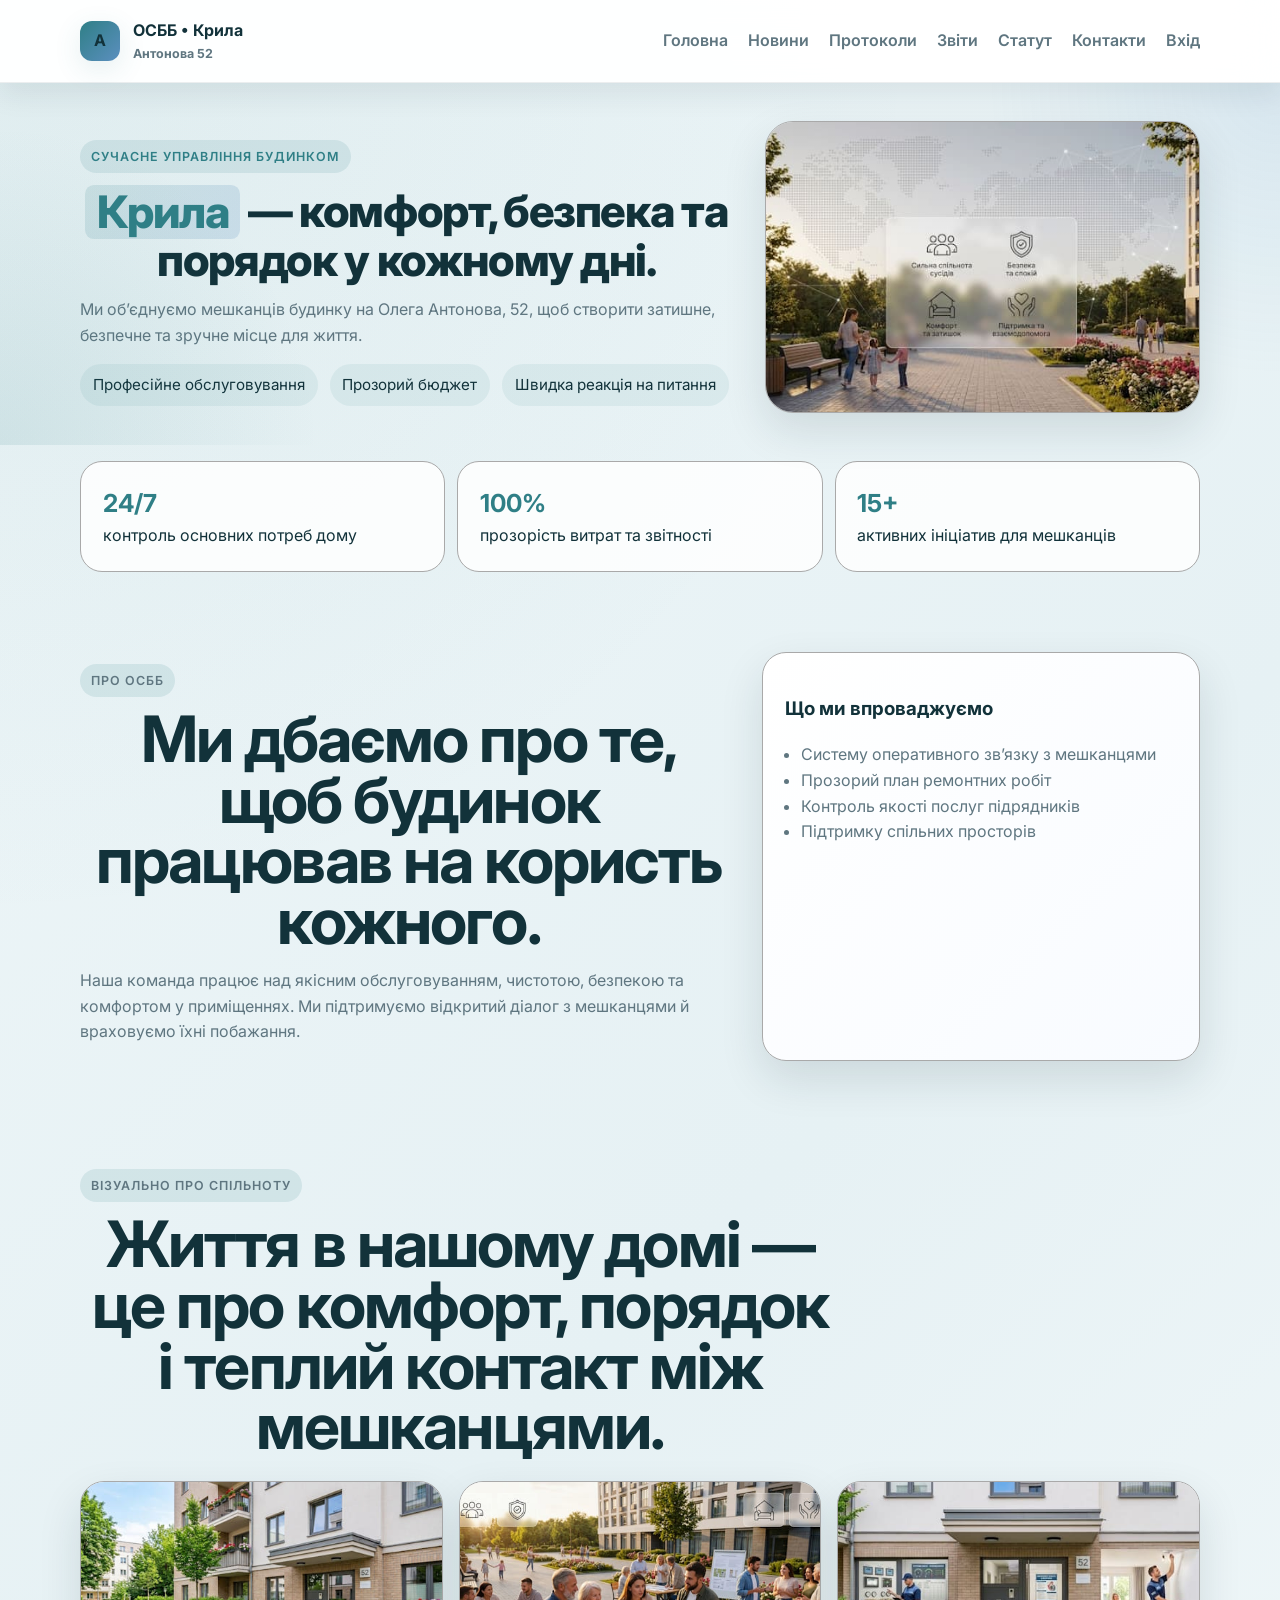
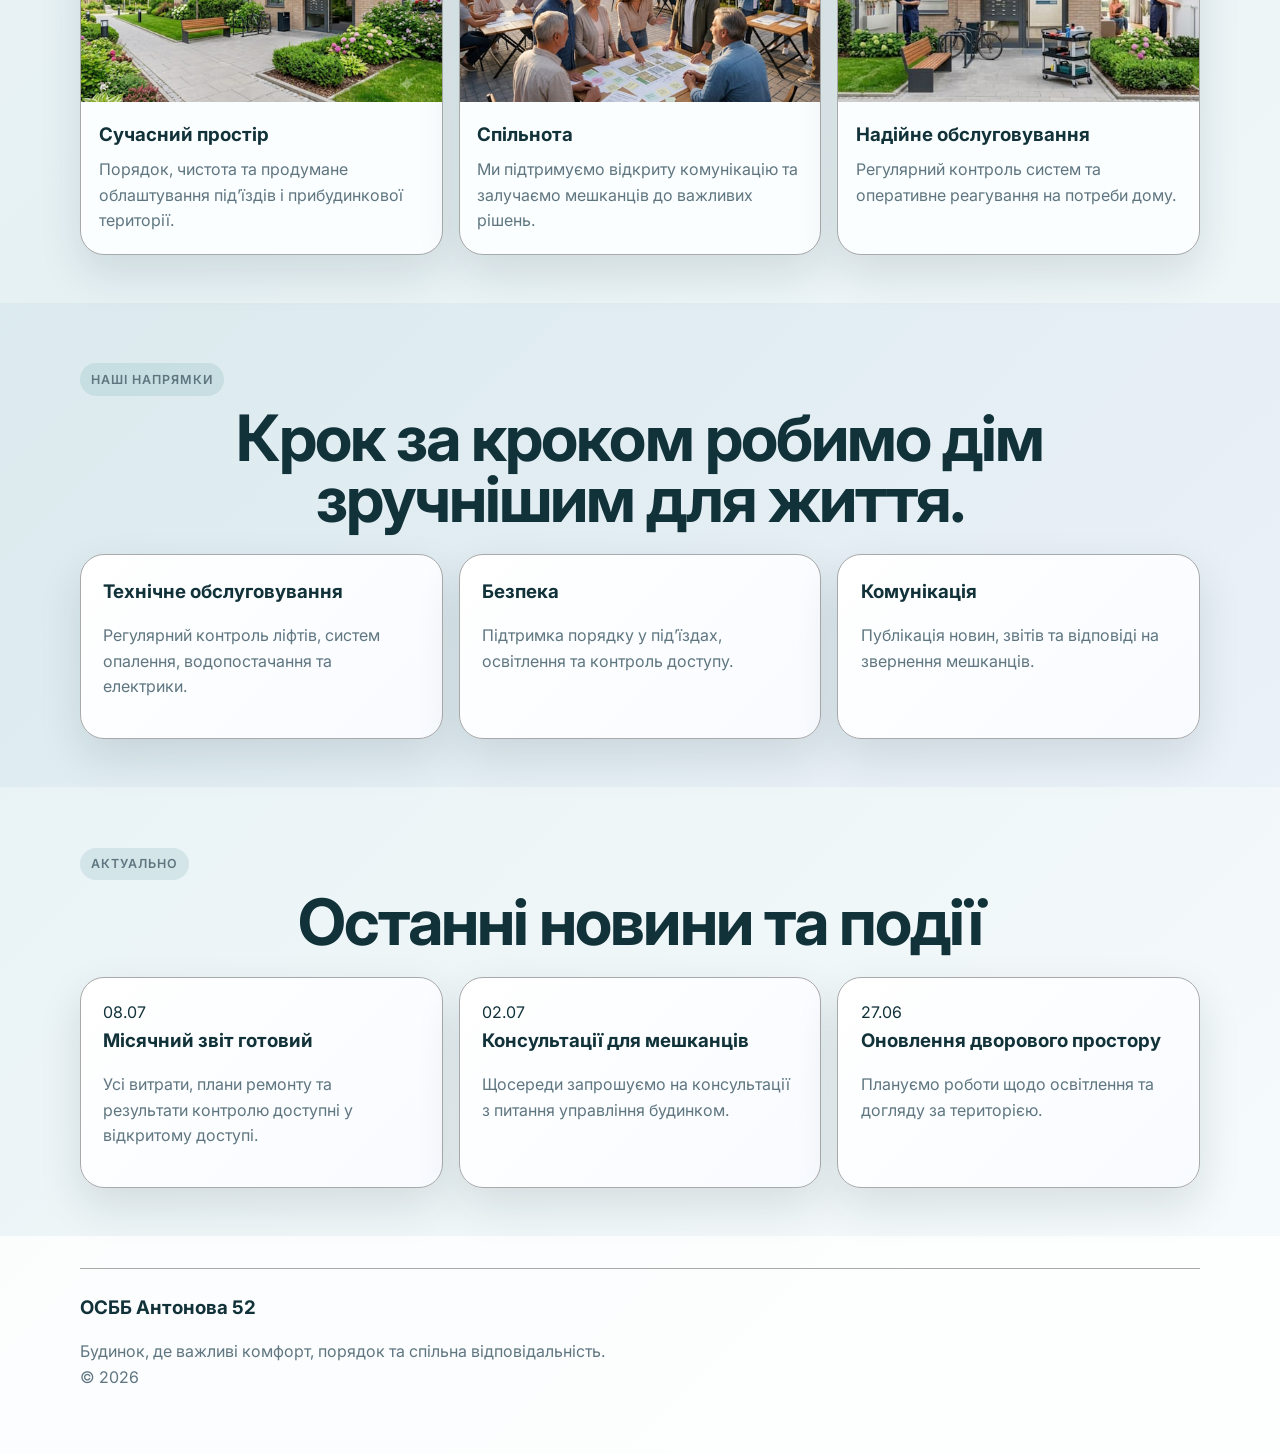
==== index.html @ 9ea2cb57 "refactoring" ====
<!DOCTYPE html>
<html lang="uk">
  <head>
    <meta charset="UTF-8" />
    <meta name="viewport" content="width=device-width, initial-scale=1.0" />
    <title>ОСББ Антонова 52 "Крила"</title>
    <meta
      name="description"
      content="ОСББ Антонова 52 — сучасне управління будинком, комфорт, безпека та відкритий діалог з мешканцями."
    />
    <link rel="icon" type="image/png" sizes="32x32" href="assets/images/favicon.png">
    <link rel="apple-touch-icon" sizes="180x180" href="/apple-touch-icon.png">
    <link rel="preconnect" href="https://fonts.googleapis.com" />
    <link rel="preconnect" href="https://fonts.gstatic.com" crossorigin />
    <link
      href="https://fonts.googleapis.com/css2?family=Inter:wght@400;500;600;700;800&display=swap"
      rel="stylesheet"
    />
    <link rel="stylesheet" href="assets/css/styles.css?v=1.0.0" />
  </head>
  <body>
    <header class="site-header">
      <div class="container nav-wrap">
        <a class="brand" href="index.html">
          <span class="brand-mark">A</span>
          <span>
            <strong>ОСББ • Крила</strong>
            <small>Антонова 52</small>
          </span>
        </a>
        <button class="nav-toggle" aria-label="Відкрити меню" aria-expanded="false">
          <span></span><span></span><span></span>
        </button>
        <nav class="site-nav" aria-label="Головна навігація">
          <a href="index.html">Головна</a>
          <a href="#updates">Новини</a>
          <div class="nav-dropdown">
            <button class="dropdown-toggle" aria-haspopup="true" aria-expanded="false" type="button">Протоколи</button>
            <div class="dropdown-menu" aria-label="Підменю протоколів">
              <a href="protocols-general.html">Протоколи загальних зборів</a>
              <a href="protocols-board.html">Протоколи правління ОСББ</a>
            </div>
          </div>
          <a href="reports.html">Звіти</a>
          <a href="statute.html">Статут</a>
          <a href="contacts.html">Контакти</a>
          <div id="authButton"><a onclick="showLoginModal()">Вхід</a></div>
        </nav>
      </div>
    </header>

    <main id="top">
      <section class="hero">
        <div class="container hero-grid">
          <div class="hero-copy">
            <p class="eyebrow">Сучасне управління будинком</p>
            <h1><span class="name-highlight">Крила</span> — комфорт, безпека та порядок у кожному дні.</h1>
            <p class="hero-text">
              Ми об’єднуємо мешканців будинку на Олега Антонова, 52, щоб створити затишне, безпечне та зручне місце для життя.
            </p>
            <ul class="hero-highlights">
              <li>Професійне обслуговування</li>
              <li>Прозорий бюджет</li>
              <li>Швидка реакція на питання</li>
            </ul>
          </div>
          <div class="hero-media">
            <img src="assets/images/comfort_safety.jpg" alt="Сучасний житловий будинок у сучасному кварталі" />
          </div>
        </div>
      </section>

      <section class="stats">
        <div class="container stats-grid">
          <article>
            <strong>24/7</strong>
            <span>контроль основних потреб дому</span>
          </article>
          <article>
            <strong>100%</strong>
            <span>прозорість витрат та звітності</span>
          </article>
          <article>
            <strong>15+</strong>
            <span>активних ініціатив для мешканців</span>
          </article>
        </div>
      </section>

      <section id="about" class="section">
        <div class="container section-grid">
          <div>
            <p class="eyebrow">Про ОСББ</p>
            <h2>Ми дбаємо про те, щоб будинок працював на користь кожного.</h2>
            <p>
              Наша команда працює над якісним обслуговуванням, чистотою, безпекою та комфортом у приміщеннях. Ми підтримуємо відкритий діалог з мешканцями й враховуємо їхні побажання.
            </p>
          </div>
          <div class="info-panel">
            <h3>Що ми впроваджуємо</h3>
            <ul>
              <li>Систему оперативного зв’язку з мешканцями</li>
              <li>Прозорий план ремонтних робіт</li>
              <li>Контроль якості послуг підрядників</li>
              <li>Підтримку спільних просторів</li>
            </ul>
          </div>
        </div>
      </section>

      <section class="section">
        <div class="container">
          <div class="section-heading">
            <p class="eyebrow">Візуально про спільноту</p>
            <h2>Життя в нашому домі — це про комфорт, порядок і теплий контакт між мешканцями.</h2>
          </div>
          <div class="image-grid">
            <article class="image-card">
              <img src="assets/images/order_cleanliness.jpg" alt="Сучасний будинок з добре облаштованою територією" loading="lazy" />
              <div class="image-card-body">
                <h3>Сучасний простір</h3>
                <p>Порядок, чистота та продумане облаштування під’їздів і прибудинкової території.</p>
              </div>
            </article>
            <article class="image-card">
              <img src="assets/images/communication_engagement.jpg" alt="Мешканці на спільній зустрічі в будинку" loading="lazy" />
              <div class="image-card-body">
                <h3>Спільнота</h3>
                <p>Ми підтримуємо відкриту комунікацію та залучаємо мешканців до важливих рішень.</p>
              </div>
            </article>
            <article class="image-card">
              <img src="assets/images/tech_service.jpg" alt="Технічне обслуговування та ремонт у будинку" loading="lazy" />
              <div class="image-card-body">
                <h3>Надійне обслуговування</h3>
                <p>Регулярний контроль систем та оперативне реагування на потреби дому.</p>
              </div>
            </article>
          </div>
        </div>
      </section>

      <section id="services" class="section section-alt">
        <div class="container">
          <p class="eyebrow">Наші напрямки</p>
          <h2>Крок за кроком робимо дім зручнішим для життя.</h2>
          <div class="cards-grid">
            <article class="card">
              <h3>Технічне обслуговування</h3>
              <p>Регулярний контроль ліфтів, систем опалення, водопостачання та електрики.</p>
            </article>
            <article class="card">
              <h3>Безпека</h3>
              <p>Підтримка порядку у під’їздах, освітлення та контроль доступу.</p>
            </article>
            <article class="card">
              <h3>Комунікація</h3>
              <p>Публікація новин, звітів та відповіді на звернення мешканців.</p>
            </article>
          </div>
        </div>
      </section>

      <section id="updates" class="section">
        <div class="container">
          <p class="eyebrow">Актуально</p>
          <h2>Останні новини та події</h2>
          <div class="news-grid">
            <article class="news-item">
              <span>08.07</span>
              <h3>Місячний звіт готовий</h3>
              <p>Усі витрати, плани ремонту та результати контролю доступні у відкритому доступі.</p>
            </article>
            <article class="news-item">
              <span>02.07</span>
              <h3>Консультації для мешканців</h3>
              <p>Щосереди запрошуємо на консультації з питання управління будинком.</p>
            </article>
            <article class="news-item">
              <span>27.06</span>
              <h3>Оновлення дворового простору</h3>
              <p>Плануємо роботи щодо освітлення та догляду за територією.</p>
            </article>
          </div>
        </div>
      </section>
    </main>

    <div id="loginModalContainer"></div>

    <footer id="contact" class="site-footer">
      <div class="container footer-wrap">
        <div>
          <h3>ОСББ Антонова 52</h3>
          <p>Будинок, де важливі комфорт, порядок та спільна відповідальність.</p>
        </div>        
      </div>
    </footer>

    <script src="assets/js/auth.js?v=1.0.0"></script>
    <script src="assets/js/script.js?v=1.0.0"></script>
    <script>
      document.addEventListener("DOMContentLoaded", () => {
        initPublicPage();
      });      
    </script>
  </body>
</html>
---- assets/css/styles.css ----
:root {
  --bg: #eef6f8;
  --surface: #fbfeff;
  --surface-strong: #f6fbfc;
  --surface-muted: #edf4f7;
  --text: #12323a;
  --muted: #5f7680;
  --accent: #2f7f86;
  --accent-2: #5b8fbf;
  --accent-soft: rgba(47, 127, 134, 0.08);
  --border: darkgrey;
  --shadow: 0 18px 44px rgba(15, 43, 53, 0.12);
}

* {
  box-sizing: border-box;
}

html {
  scroll-behavior: smooth;
  scroll-padding-top: 78px;
}

body {
  margin: 0;
  font-family: 'Inter', sans-serif;
  color: var(--text);
  background:
    radial-gradient(circle at top left, rgba(47, 127, 134, 0.08), transparent 28%),
    linear-gradient(135deg, #eef6f8 0%, #e6f1f4 45%, #f7fbfc 100%);
  line-height: 1.6;
}

img {
  max-width: 100%;
  display: block;
}

a {
  color: inherit;
  text-decoration: none;
}

.container {
  width: min(1120px, calc(100% - 2rem));
  margin: 0 auto;
}

.site-header {
  position: sticky;
  top: 0;
  z-index: 20;
  backdrop-filter: blur(18px);
  background: rgba(255, 255, 255, 0.96);
  border-bottom: 1px solid rgba(15, 43, 53, 0.08);
  box-shadow: 0 12px 28px rgba(15, 43, 53, 0.08);
}

.nav-wrap {
  display: flex;
  align-items: center;
  justify-content: space-between;
  padding: 1rem 0;
}

.brand {
  display: flex;
  align-items: center;
  gap: 0.8rem;
  font-weight: 700;
}

.brand-mark {
  display: grid;
  place-items: center;
  width: 2.5rem;
  height: 2.5rem;
  border-radius: 12px;
  background: linear-gradient(135deg, var(--accent), var(--accent-2));
  box-shadow: 0 8px 28px rgba(47, 127, 134, 0.12);
}

.brand small {
  display: block;
  color: var(--muted);
  font-size: 0.78rem;
}

.site-nav {
  display: flex;
  align-items: center;
  gap: 1.25rem;
  color: var(--muted);
}

.site-nav a,
.nav-dropdown {
  position: relative;
  padding: 0.75rem 0;
}

.site-nav a {
  color: var(--muted);
  font-weight: 600;
  transition: color 180ms ease, transform 180ms ease;
}

.nav-dropdown {
  display: inline-flex;
  flex-direction: column;
}

.dropdown-toggle {
  border: none;
  background: transparent;
  color: var(--muted);
  cursor: pointer;
  font: inherit;
  font-weight: 600;
  padding: 0;
  transition: color 180ms ease;
}

.dropdown-toggle:hover,
.dropdown-toggle:focus-visible {
  color: var(--text);
}

.dropdown-menu {
  position: absolute;
  top: 100%;
  left: 0;
  min-width: 220px;
  display: none;
  flex-direction: column;
  gap: 0.25rem;
  margin-top: 0.75rem;
  padding: 0.75rem;
  border-radius: 18px;
  background: rgba(255, 255, 255, 0.98);
  border: 1px solid var(--border);
  box-shadow: 0 20px 40px rgba(15, 43, 53, 0.08);
  z-index: 10;
}

.dropdown-menu a {
  display: block;
  color: var(--muted);
  font-weight: 500;
  padding: 0.45rem 0.1rem;
}

.dropdown-menu a:hover,
.dropdown-menu a:focus-visible {
  color: var(--text);
}

.nav-dropdown:hover .dropdown-menu,
.nav-dropdown:focus-within .dropdown-menu {
  display: flex;
}

.site-nav a::after {
  content: '';
  position: absolute;
  left: 0;
  right: 0;
  bottom: -0.4rem;
  height: 2px;
  background: transparent;
  transition: background-color 180ms ease, transform 180ms ease;
  transform: scaleX(0);
}

.site-nav a:hover,
.site-nav a:focus-visible {
  color: var(--text);
}

.site-nav a:hover::after,
.site-nav a.active::after {
  background: linear-gradient(135deg, var(--accent), var(--accent-2));
  transform: scaleX(1);
}

.site-nav a.active {
  color: var(--text);
}

.nav-toggle {
  display: none;
  flex-direction: column;
  gap: 0.25rem;
  background: transparent;
  border: 0;
  padding: 0.2rem;
}

.nav-toggle span {
  display: block;
  width: 24px;
  height: 2px;
  background: var(--text);
  border-radius: 999px;
}

.hero {
  padding: 5rem 0 3rem;
  position: relative;
}

.hero::before {
  content: '';
  position: absolute;
  inset: 0;
  pointer-events: none;
  background: radial-gradient(circle at top right, rgba(91, 143, 191, 0.12), transparent 22%),
    radial-gradient(circle at bottom left, rgba(47, 127, 134, 0.12), transparent 24%);
}

.hero-grid {
  display: grid;
  grid-template-columns: 1.2fr 0.8fr;
  gap: 2rem;
  align-items: center;
}

.eyebrow {
  display: inline-flex;
  margin-bottom: 0.75rem;
  padding: 0.4rem 0.7rem;
  border-radius: 999px;
  background: rgba(47, 127, 134, 0.12);
  color: var(--accent);
  font-size: 0.78rem;
  font-weight: 600;
  letter-spacing: 0.08em;
  text-transform: uppercase;
}

.hero h1,
.section h2 {
  margin: 0 0 1rem;
  font-size: clamp(2.35rem, 5vw, 4.2rem);
  line-height: 0.95;
  letter-spacing: -0.03em;
}

.hero h1 {
  max-width: 720px;
  font-weight: 800;
}

.hero h1 .name-highlight {
  display: inline-block;
  padding: 0.12em 0.25em;
  border-radius: 0.2em;
  color: var(--accent);
  background: linear-gradient(120deg, rgba(47, 127, 134, 0.14), rgba(91, 143, 191, 0.2));
}

.hero-text,
.section p,
.info-panel li,
.card p,
.news-item p,
.site-footer p {
  color: var(--muted);
}

.hero-actions {
  display: flex;
  flex-wrap: wrap;
  gap: 0.9rem;
  margin: 1.5rem 0;
}

.btn {
  display: inline-flex;
  align-items: center;
  justify-content: center;
  padding: 0.95rem 1.35rem;
  border: 1px solid var(--border);
  border-radius: 10px;
  font-weight: 600;
  letter-spacing: 0.01em;
  transition: transform 180ms ease, box-shadow 180ms ease, background-color 180ms ease, color 180ms ease;
}

.btn:hover {
  transform: translateY(-2px);
}

.btn-primary {
  background: linear-gradient(135deg, var(--accent), var(--accent-2));
  color: white;
  box-shadow: 0 14px 34px rgba(47, 127, 134, 0.18);
}

.btn-secondary {  
  background: rgba(255, 255, 255, 0.92);
  color: var(--text);
}

.btn-secondary:hover {
  background: white;
}

.hero-highlights {
  display: flex;
  flex-wrap: wrap;
  gap: 0.75rem;
  padding: 0;
  margin: 1rem 0 0;
  list-style: none;
}

.hero-highlights li {
  padding: 0.55rem 0.8rem;
  border-radius: 999px;
  background: rgba(47, 127, 134, 0.08);
  color: var(--text);
  font-size: 0.95rem;
}

.hero-card,
.info-panel,
.card,
.news-item {
  position: relative;
  padding: 1.4rem;
  border: 1px solid var(--border);
  border-radius: 24px;
  background: linear-gradient(135deg, #ffffff 0%, #f8fbff 100%);
  box-shadow: var(--shadow);
}

.hero-media {
  position: relative;
  overflow: hidden;
  border-radius: 28px;
  border: 1px solid var(--border);
  box-shadow: var(--shadow);
}

.hero-media::after {
  content: '';
  position: absolute;
  inset: 0;
  background: linear-gradient(180deg, rgba(0, 0, 0, 0.08), transparent 40%);
  pointer-events: none;
}

.hero-media img {
  display: block;
  width: 100%;
  height: 100%;
  min-height: 420px;
  object-fit: cover;
}

.hero-badge {
  position: absolute;
  left: 1rem;
  bottom: 1rem;
  display: inline-flex;
  flex-direction: column;
  padding: 0.9rem 1.1rem;
  border-radius: 18px;
  background: rgba(255, 255, 255, 0.96);
  box-shadow: 0 10px 24px rgba(15, 43, 53, 0.12);
}

.hero-badge strong {
  color: var(--accent);
  font-size: 1.1rem;
}

.hero-badge span {
  color: var(--muted);
  font-size: 0.9rem;
}

.section-heading {
  max-width: 760px;
  margin-bottom: 1rem;
}

.image-grid {
  display: grid;
  grid-template-columns: repeat(3, minmax(0, 1fr));
  gap: 1rem;
  margin-top: 1.5rem;
}

.image-card {
  overflow: hidden;
  border: 1px solid var(--border);
  border-radius: 24px;
  background: var(--surface);
  box-shadow: var(--shadow);
  transition: transform 220ms ease, box-shadow 220ms ease;
}

.image-card:hover {
  transform: translateY(-4px);
  box-shadow: 0 22px 44px rgba(15, 43, 53, 0.12);
}

.image-card img {
  display: block;
  width: 100%;
  height: 240px;
  object-fit: cover;
}

.image-card-body {
  padding: 1.1rem 1.1rem 1.25rem;
}

.image-card-body h3 {
  margin: 0 0 0.45rem;
}

.image-card-body p {
  margin: 0;
  color: var(--muted);
}

.hero-card ul,
.info-panel ul {
  margin: 0.7rem 0 0;
  padding-left: 1rem;
}

.stats {
  padding: 1rem 0 2rem;
}

.stats-grid {
  display: grid;
  grid-template-columns: repeat(3, 1fr);
  gap: 1rem;
}

.stats article {
  padding: 1.35rem;
  border-radius: 22px;
  background: rgba(255, 255, 255, 0.85);
  border: 1px solid var(--border);
  transition: transform 180ms ease, box-shadow 180ms ease;
}

.stats article:hover {
  transform: translateY(-2px);
  box-shadow: 0 16px 34px rgba(15, 43, 53, 0.1);
}

.stats strong {
  display: block;
  font-size: 1.55rem;
  color: var(--accent);
}

.section {
  padding: 4.5rem 0;
}

.section-alt {
  background: linear-gradient(135deg, rgba(47, 125, 134, 0.06), rgba(94, 114, 223, 0.05));
}

.section-grid {
  display: grid;
  grid-template-columns: 1.2fr 0.8fr;
  gap: 1.5rem;
}

.cards-grid,
.news-grid {
  display: grid;
  grid-template-columns: repeat(3, 1fr);
  gap: 1rem;
  margin-top: 1.5rem;
}

.card,
.news-item {
  transition: transform 180ms ease, box-shadow 180ms ease;
}

.card:hover,
.news-item:hover {
  transform: translateY(-2px);
  box-shadow: 0 16px 34px rgba(15, 43, 53, 0.08);
}

.card h3,
.news-item h3,
.site-footer h3 {
  margin-top: 0;
  margin-bottom: 0.6rem;
}

.site-footer {
  padding: 2rem 0 3rem;
}

.footer-wrap {
  display: flex;
  justify-content: space-between;
  align-items: center;
  gap: 1rem;
  padding-top: 1.5rem;
  border-top: 1px solid var(--border);
}

.site-footer {
  background: rgba(255, 255, 255, 0.82);
}

.site-footer p {
  max-width: 540px;
}

@media (max-width: 860px) {
  .hero-grid,
  .section-grid,
  .cards-grid,
  .news-grid,
  .stats-grid,
  .image-grid {
    grid-template-columns: 1fr;
  }

  .hero {
    padding-top: 3rem;
  }
}

@media (max-width: 720px) {
  .nav-wrap {
    padding: 0.8rem 0;
  }

  .nav-toggle {
    display: inline-flex;
  }

  .site-nav {
    position: absolute;
    top: 100%;
    right: 1rem;
    left: 1rem;
    flex-direction: column;
    align-items: flex-start;
    padding: 1rem;
    border: 1px solid var(--border);
    border-radius: 16px;
    background: rgba(255, 255, 255, 0.98);
    display: none;
  }

  .site-nav a {
    width: 100%;
  }

  .hero h1 {
    font-size: clamp(2rem, 8vw, 2.8rem);
  }

  .hero-actions {
    flex-direction: column;
    align-items: stretch;
  }

  .btn {
    width: 100%;
  }

  .hero-media img {
    min-height: 280px;
  }

  .hero-badge {
    left: 0.75rem;
    right: 0.75rem;
    bottom: 0.75rem;
  }

  .stats-grid {
    gap: 0.75rem;
  }

  .section {
    padding: 3rem 0;
  }

  .image-card img {
    height: 220px;
  }

  .footer-wrap {
    flex-direction: column;
    align-items: flex-start;
  }
}

.site-nav.open {
  display: flex;
}

.hero {
  padding: 2.4rem 0 2rem;
}

.hero h1 {
  font-size: clamp(2rem, 8vw, 2.8rem);
}

.hero-actions {
  flex-direction: column;
  align-items: stretch;
}

.btn {
  width: 100%;
}

.hero-media img {
  min-height: 280px;
}

.hero-badge {
  left: 0.75rem;
  right: 0.75rem;
  bottom: 0.75rem;
}

.stats-grid {
  gap: 0.75rem;
}

.section {
  padding: 3rem 0;
}

.image-card img {
  height: 220px;
}

.footer-wrap {
  flex-direction: column;
  align-items: flex-start;
}

details > summary::-webkit-details-marker {
    display: none;
}
details > summary {
    list-style: none;
    display: flex;
    align-items: center;
    cursor: pointer;
}

details.year {
    margin-bottom: 10px;
    border: 1px solid #ccc;
    border-radius: 6px;
    background-color: #f9f9f9;
}

details.year > summary {
    padding: 12px;
    font-size: 1.2em;
    font-weight: bold;
    background-color: #e9e9e9;
    border-radius: 5px;
}

details.year[open] > summary {
    border-bottom: 1px solid #ccc;
    border-radius: 5px 5px 0 0;
}


details.year > summary::before {
    content: "📁";
    margin-right: 10px;
    font-size: 1.1em;
}

details.year[open] > summary::before {
    content: "📂";
}

.year-content {
    padding: 15px;
}


details.month {
    margin-bottom: 8px;
    border-left: 3px solid #0076ff;
    background-color: #ffffff;
}

details.month > summary {
    padding: 8px 12px;
    font-weight: 600;
    background-color: #f0f4f8;
}


details.month > summary::before {
    content: "📁";
    margin-right: 8px;
    font-size: 1em;
}
details.month[open] > summary::before {
    content: "📂";
}

.month-content {
    padding: 10px 15px;
    border: 1px solid #e0e0e0;
    border-top: none;
    background-color: #fafafa;
}


h1,h2{text-align:center}
table{width:100%;border-collapse:collapse}
th,td{padding:10px;border-bottom:1px solid #e5e7eb}
th{background:#1f4e79;color:#fff}
td:last-child,th:last-child{text-align:right;white-space:nowrap;font-variant-numeric:tabular-nums}
.section.income td{background:#dff5e3;font-weight:700;color:#166534}
.section.expense td{background:#fde2e2;font-weight:700;color:#991b1b}
.total td{font-weight:700;background:#eef2ff;border-top:2px solid #4f46e5}
tr:hover td{background:#f8fafc}

.auth-locked {
  filter: blur(8px);
  pointer-events: none;
  user-select: none;
}

/* overlay завжди зверху */
.auth-overlay {
  position: fixed;
  inset: 0;
  background: rgba(0,0,0,0.6);
  z-index: 9998;
}

/* модалка ВИЩЕ за overlay */
#loginModal {
  position: fixed;
  inset: 0;
  z-index: 9999;
  display: flex;
  align-items: center;
  justify-content: center;
}

/* важливо: не даємо body ламати scroll */
body.auth-active {
  overflow: hidden;
}

.auth-backdrop {
  position: fixed;
  inset: 0;
  background: rgba(0,0,0,0.6);
  display: flex;
  align-items: center;
  justify-content: center;
  z-index: 9999;
}

.auth-card {
  width: 320px;
  background: white;
  padding: 24px;
  border-radius: 14px;
  box-shadow: 0 20px 60px rgba(0,0,0,0.3);
  font-family: Inter, sans-serif;
}

.auth-card h2 {
  margin: 0 0 6px;
  letter-spacing: 1px;
}

.auth-card p {
  font-size: 18px;
  color: #666;
  margin-bottom: 20px;
}

.auth-card input {
  width: 100%;
  padding: 10px;
  margin-top: 8px;
  border: 1px solid #ddd;
  border-radius: 8px;
  font-size: 18px;
  letter-spacing: 1px;
}

.auth-card button {
  width: 100%;
  margin-top: 12px;
  padding: 10px;
  border: none;
  border-radius: 8px;
  background: var(--accent);
  color: white;
  cursor: pointer;
  font-size: 18px;
  letter-spacing: 1px;
}

.auth-card button:hover {
  background: #27696f;
}

#cancelBtn {
  background: #7e7e7e;
}

#cancelBtn:hover {
  background: #5c5c5c;
}

#authMessage {
  margin-top: 10px;
  font-size: 18px;
  color: #ff0000;
}
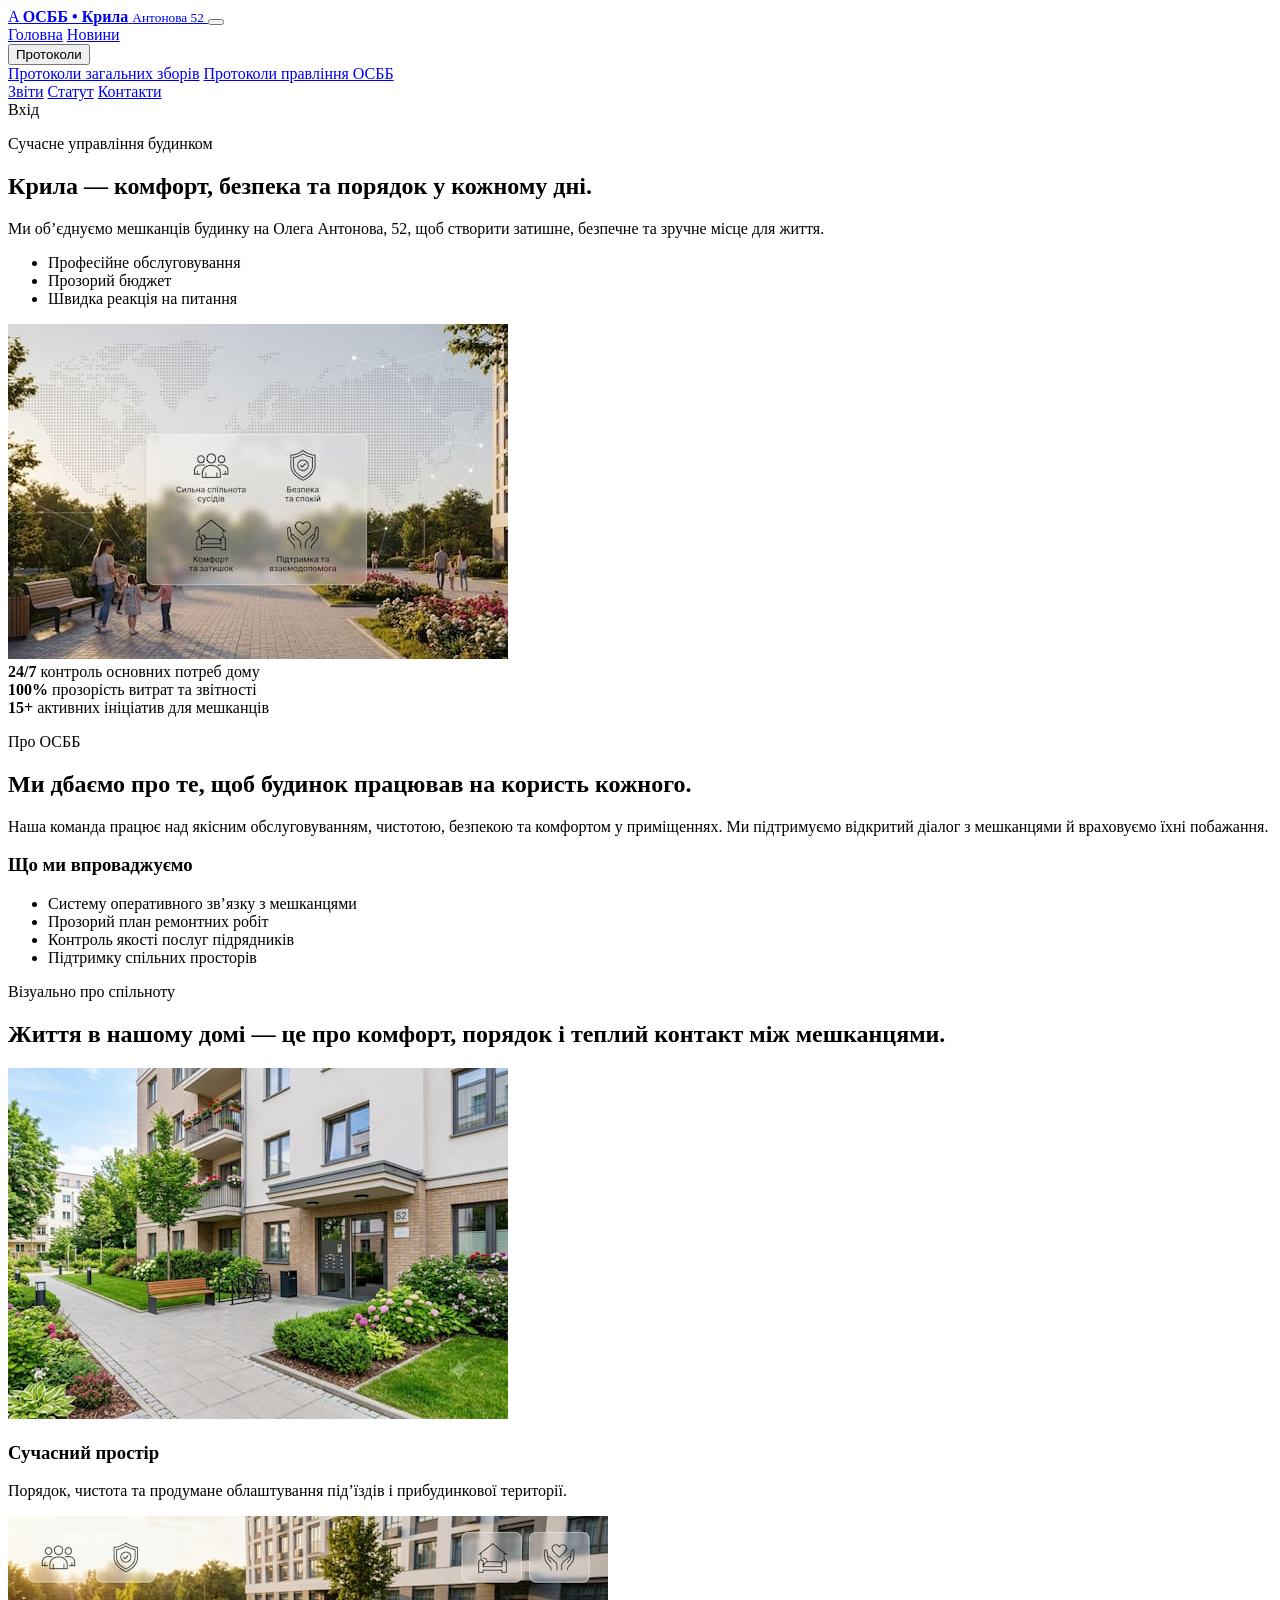
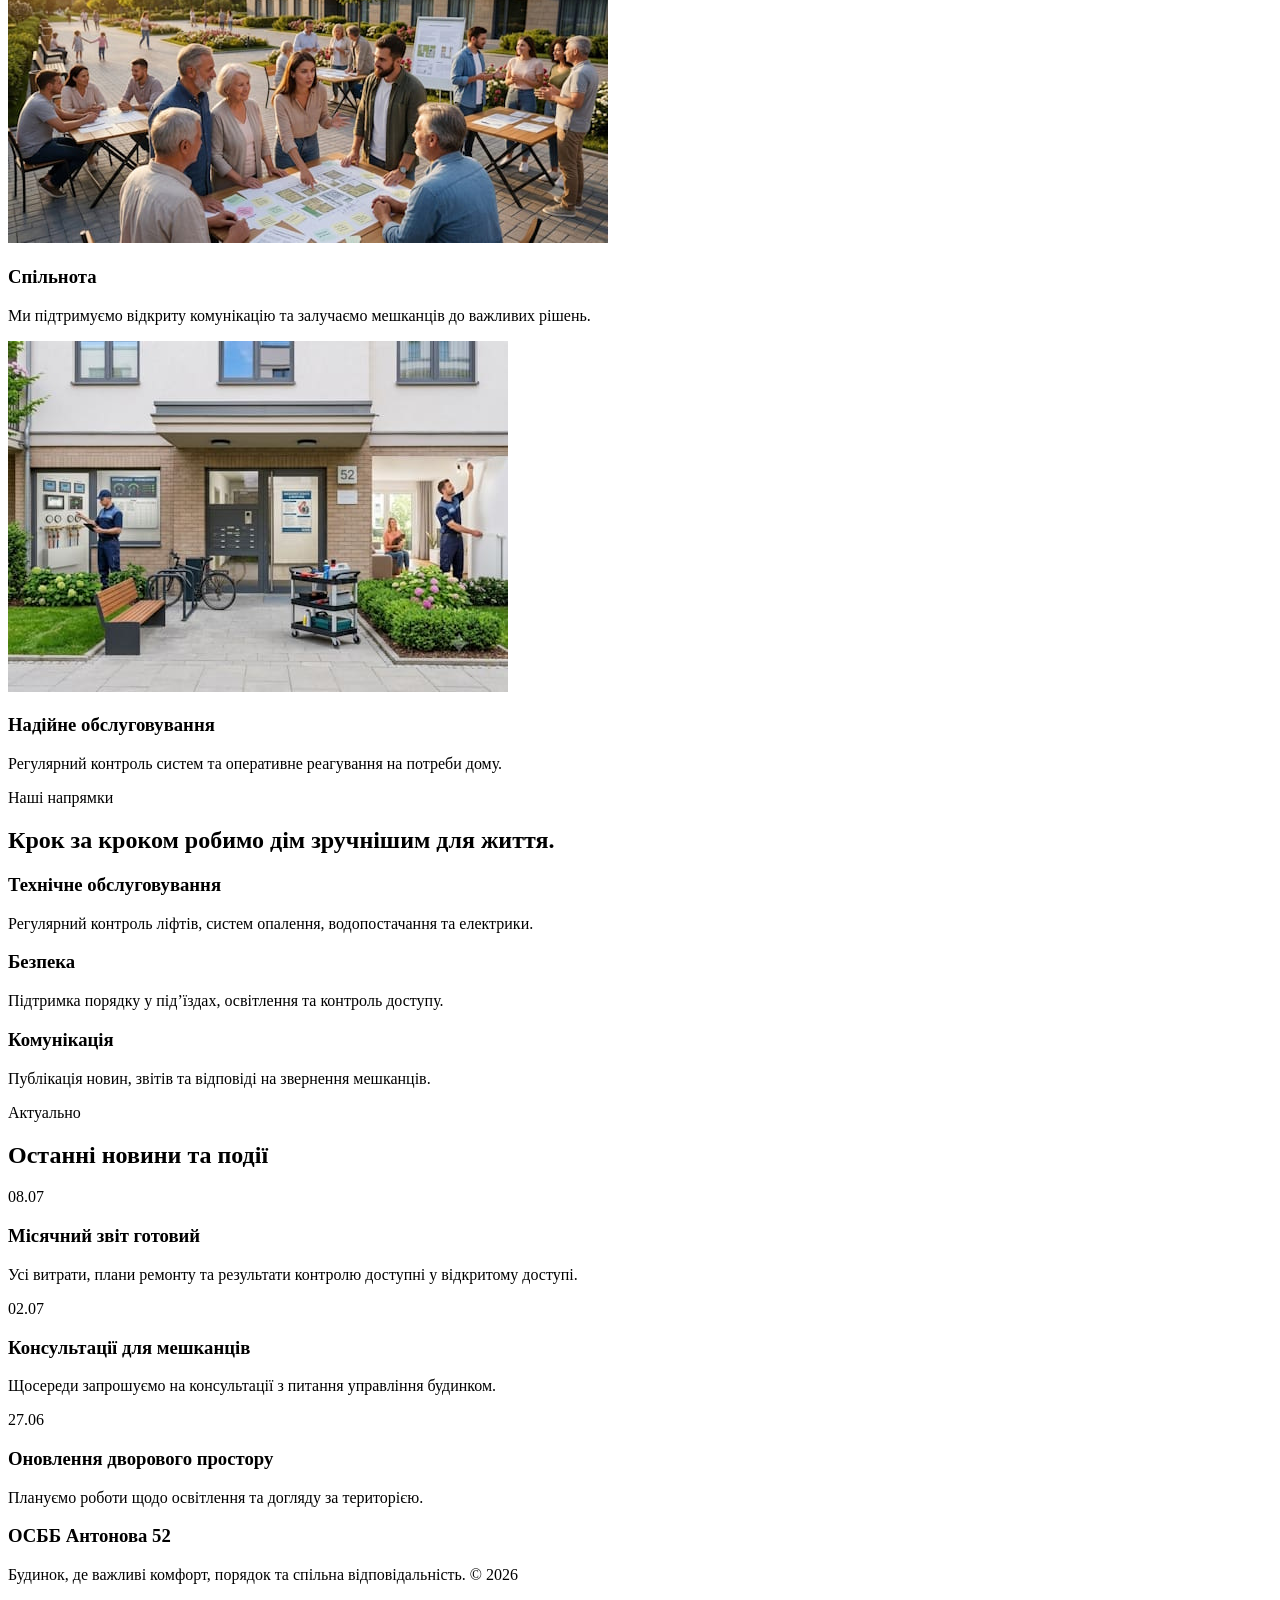
==== commit c1ab1e33: "minor changes" ====
--- a/index.html
+++ b/index.html
@@ -16,7 +16,7 @@
       href="https://fonts.googleapis.com/css2?family=Inter:wght@400;500;600;700;800&display=swap"
       rel="stylesheet"
     />
-    <link rel="stylesheet" href="assets/css/styles.css?v=1.0.0" />
+    <link rel="stylesheet" href="aassets/css/styles.css?v=1.0.1" />
   </head>
   <body>
     <header class="site-header">
@@ -197,7 +197,7 @@
       </div>
     </footer>
 
-    <script src="assets/js/auth.js?v=1.0.0"></script>
+    <script src="assets/js/auth.js?v=1.0.1"></script>
     <script src="assets/js/script.js?v=1.0.0"></script>
     <script>
       document.addEventListener("DOMContentLoaded", () => {
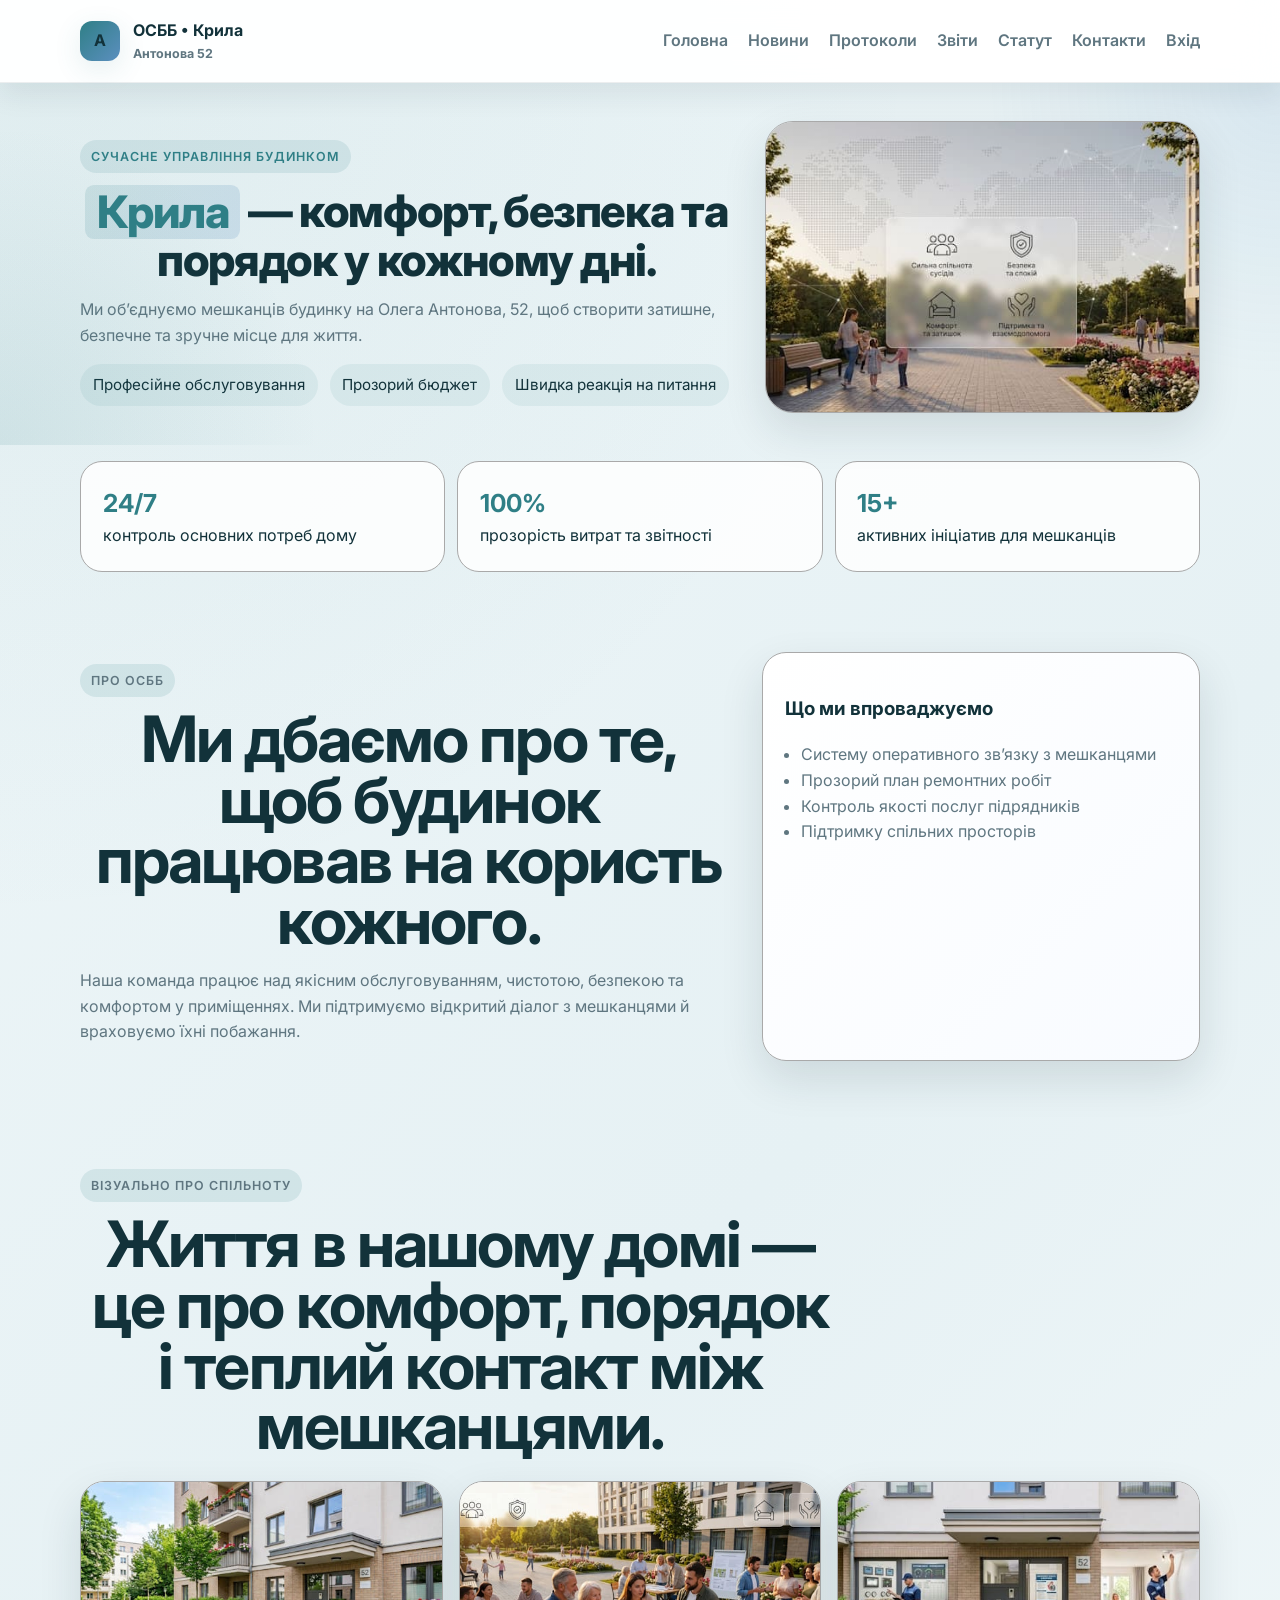
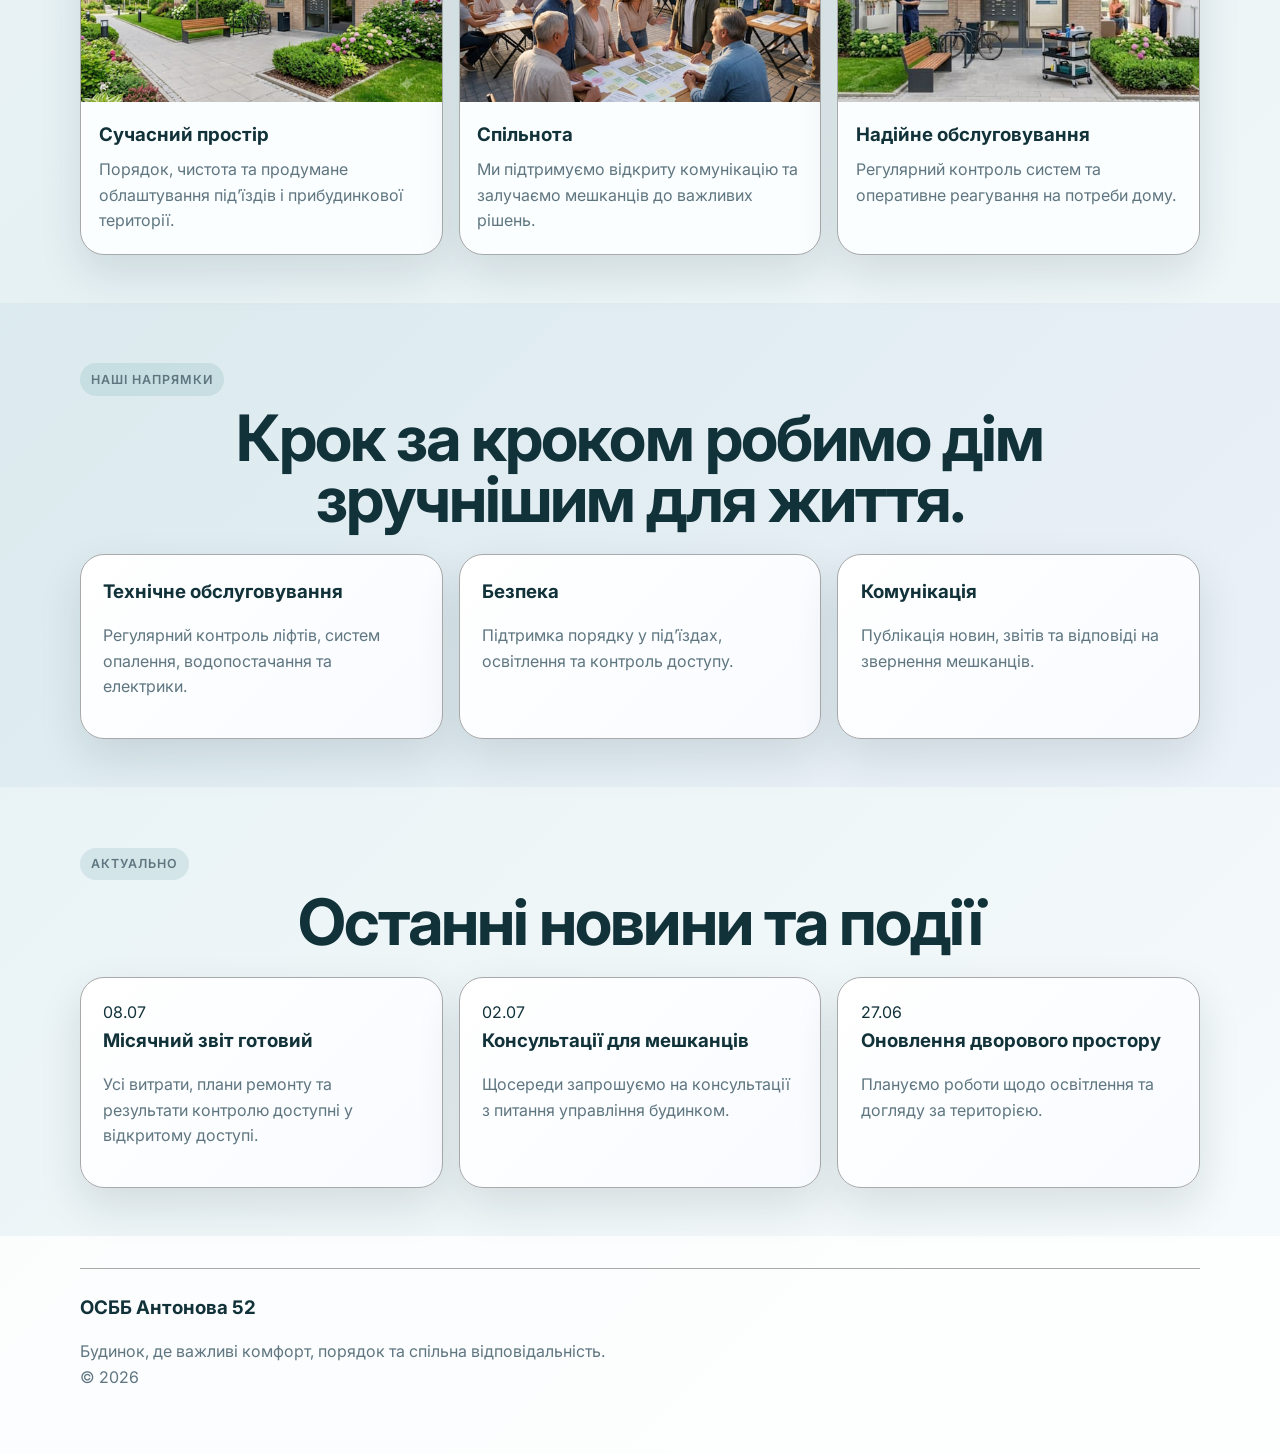
==== commit 1c4b0f96: "fixed path to css" ====
--- a/index.html
+++ b/index.html
@@ -16,7 +16,7 @@
       href="https://fonts.googleapis.com/css2?family=Inter:wght@400;500;600;700;800&display=swap"
       rel="stylesheet"
     />
-    <link rel="stylesheet" href="aassets/css/styles.css?v=1.0.1" />
+    <link rel="stylesheet" href="assets/css/styles.css?v=1.0.1" />
   </head>
   <body>
     <header class="site-header">
--- a/assets/css/styles.css
+++ b/assets/css/styles.css
@@ -0,0 +1,842 @@
+:root {
+  --bg: #eef6f8;
+  --surface: #fbfeff;
+  --surface-strong: #f6fbfc;
+  --surface-muted: #edf4f7;
+  --text: #12323a;
+  --muted: #5f7680;
+  --accent: #2f7f86;
+  --accent-2: #5b8fbf;
+  --accent-soft: rgba(47, 127, 134, 0.08);
+  --border: darkgrey;
+  --shadow: 0 18px 44px rgba(15, 43, 53, 0.12);
+}
+
+* {
+  box-sizing: border-box;
+}
+
+html {
+  scroll-behavior: smooth;
+  scroll-padding-top: 78px;
+}
+
+body {
+  margin: 0;
+  font-family: 'Inter', sans-serif;
+  color: var(--text);
+  background:
+    radial-gradient(circle at top left, rgba(47, 127, 134, 0.08), transparent 28%),
+    linear-gradient(135deg, #eef6f8 0%, #e6f1f4 45%, #f7fbfc 100%);
+  line-height: 1.6;
+}
+
+img {
+  max-width: 100%;
+  display: block;
+}
+
+a {
+  color: inherit;
+  text-decoration: none;
+}
+
+.container {
+  width: min(1120px, calc(100% - 2rem));
+  margin: 0 auto;
+}
+
+.site-header {
+  position: sticky;
+  top: 0;
+  z-index: 20;
+  backdrop-filter: blur(18px);
+  background: rgba(255, 255, 255, 0.96);
+  border-bottom: 1px solid rgba(15, 43, 53, 0.08);
+  box-shadow: 0 12px 28px rgba(15, 43, 53, 0.08);
+}
+
+.nav-wrap {
+  display: flex;
+  align-items: center;
+  justify-content: space-between;
+  padding: 1rem 0;
+}
+
+.brand {
+  display: flex;
+  align-items: center;
+  gap: 0.8rem;
+  font-weight: 700;
+}
+
+.brand-mark {
+  display: grid;
+  place-items: center;
+  width: 2.5rem;
+  height: 2.5rem;
+  border-radius: 12px;
+  background: linear-gradient(135deg, var(--accent), var(--accent-2));
+  box-shadow: 0 8px 28px rgba(47, 127, 134, 0.12);
+}
+
+.brand small {
+  display: block;
+  color: var(--muted);
+  font-size: 0.78rem;
+}
+
+.site-nav {
+  display: flex;
+  align-items: center;
+  gap: 1.25rem;
+  color: var(--muted);
+}
+
+.site-nav a,
+.nav-dropdown {
+  position: relative;
+  padding: 0.75rem 0;
+}
+
+.site-nav a {
+  color: var(--muted);
+  font-weight: 600;
+  transition: color 180ms ease, transform 180ms ease;
+}
+
+.nav-dropdown {
+  display: inline-flex;
+  flex-direction: column;
+}
+
+.dropdown-toggle {
+  border: none;
+  background: transparent;
+  color: var(--muted);
+  cursor: pointer;
+  font: inherit;
+  font-weight: 600;
+  padding: 0;
+  transition: color 180ms ease;
+}
+
+.dropdown-toggle:hover,
+.dropdown-toggle:focus-visible {
+  color: var(--text);
+}
+
+.dropdown-menu {
+  position: absolute;
+  top: 100%;
+  left: 0;
+  min-width: 220px;
+  display: none;
+  flex-direction: column;
+  gap: 0.25rem;
+  margin-top: 0.75rem;
+  padding: 0.75rem;
+  border-radius: 18px;
+  background: rgba(255, 255, 255, 0.98);
+  border: 1px solid var(--border);
+  box-shadow: 0 20px 40px rgba(15, 43, 53, 0.08);
+  z-index: 10;
+}
+
+.dropdown-menu a {
+  display: block;
+  color: var(--muted);
+  font-weight: 500;
+  padding: 0.45rem 0.1rem;
+}
+
+.dropdown-menu a:hover,
+.dropdown-menu a:focus-visible {
+  color: var(--text);
+}
+
+.nav-dropdown:hover .dropdown-menu,
+.nav-dropdown:focus-within .dropdown-menu {
+  display: flex;
+}
+
+.site-nav a::after {
+  content: '';
+  position: absolute;
+  left: 0;
+  right: 0;
+  bottom: -0.4rem;
+  height: 2px;
+  background: transparent;
+  transition: background-color 180ms ease, transform 180ms ease;
+  transform: scaleX(0);
+}
+
+.site-nav a:hover,
+.site-nav a:focus-visible {
+  color: var(--text);
+}
+
+.site-nav a:hover::after,
+.site-nav a.active::after {
+  background: linear-gradient(135deg, var(--accent), var(--accent-2));
+  transform: scaleX(1);
+}
+
+.site-nav a.active {
+  color: var(--text);
+}
+
+.nav-toggle {
+  display: none;
+  flex-direction: column;
+  gap: 0.25rem;
+  background: transparent;
+  border: 0;
+  padding: 0.2rem;
+}
+
+.nav-toggle span {
+  display: block;
+  width: 24px;
+  height: 2px;
+  background: var(--text);
+  border-radius: 999px;
+}
+
+.hero {
+  padding: 5rem 0 3rem;
+  position: relative;
+}
+
+.hero::before {
+  content: '';
+  position: absolute;
+  inset: 0;
+  pointer-events: none;
+  background: radial-gradient(circle at top right, rgba(91, 143, 191, 0.12), transparent 22%),
+    radial-gradient(circle at bottom left, rgba(47, 127, 134, 0.12), transparent 24%);
+}
+
+.hero-grid {
+  display: grid;
+  grid-template-columns: 1.2fr 0.8fr;
+  gap: 2rem;
+  align-items: center;
+}
+
+.eyebrow {
+  display: inline-flex;
+  margin-bottom: 0.75rem;
+  padding: 0.4rem 0.7rem;
+  border-radius: 999px;
+  background: rgba(47, 127, 134, 0.12);
+  color: var(--accent);
+  font-size: 0.78rem;
+  font-weight: 600;
+  letter-spacing: 0.08em;
+  text-transform: uppercase;
+}
+
+.hero h1,
+.section h2 {
+  margin: 0 0 1rem;
+  font-size: clamp(2.35rem, 5vw, 4.2rem);
+  line-height: 0.95;
+  letter-spacing: -0.03em;
+}
+
+.hero h1 {
+  max-width: 720px;
+  font-weight: 800;
+}
+
+.hero h1 .name-highlight {
+  display: inline-block;
+  padding: 0.12em 0.25em;
+  border-radius: 0.2em;
+  color: var(--accent);
+  background: linear-gradient(120deg, rgba(47, 127, 134, 0.14), rgba(91, 143, 191, 0.2));
+}
+
+.hero-text,
+.section p,
+.info-panel li,
+.card p,
+.news-item p,
+.site-footer p {
+  color: var(--muted);
+}
+
+.hero-actions {
+  display: flex;
+  flex-wrap: wrap;
+  gap: 0.9rem;
+  margin: 1.5rem 0;
+}
+
+.btn {
+  display: inline-flex;
+  align-items: center;
+  justify-content: center;
+  padding: 0.95rem 1.35rem;
+  border: 1px solid var(--border);
+  border-radius: 10px;
+  font-weight: 600;
+  letter-spacing: 0.01em;
+  transition: transform 180ms ease, box-shadow 180ms ease, background-color 180ms ease, color 180ms ease;
+}
+
+.btn:hover {
+  transform: translateY(-2px);
+}
+
+.btn-primary {
+  background: linear-gradient(135deg, var(--accent), var(--accent-2));
+  color: white;
+  box-shadow: 0 14px 34px rgba(47, 127, 134, 0.18);
+}
+
+.btn-secondary {  
+  background: rgba(255, 255, 255, 0.92);
+  color: var(--text);
+}
+
+.btn-secondary:hover {
+  background: white;
+}
+
+.hero-highlights {
+  display: flex;
+  flex-wrap: wrap;
+  gap: 0.75rem;
+  padding: 0;
+  margin: 1rem 0 0;
+  list-style: none;
+}
+
+.hero-highlights li {
+  padding: 0.55rem 0.8rem;
+  border-radius: 999px;
+  background: rgba(47, 127, 134, 0.08);
+  color: var(--text);
+  font-size: 0.95rem;
+}
+
+.hero-card,
+.info-panel,
+.card,
+.news-item {
+  position: relative;
+  padding: 1.4rem;
+  border: 1px solid var(--border);
+  border-radius: 24px;
+  background: linear-gradient(135deg, #ffffff 0%, #f8fbff 100%);
+  box-shadow: var(--shadow);
+}
+
+.hero-media {
+  position: relative;
+  overflow: hidden;
+  border-radius: 28px;
+  border: 1px solid var(--border);
+  box-shadow: var(--shadow);
+}
+
+.hero-media::after {
+  content: '';
+  position: absolute;
+  inset: 0;
+  background: linear-gradient(180deg, rgba(0, 0, 0, 0.08), transparent 40%);
+  pointer-events: none;
+}
+
+.hero-media img {
+  display: block;
+  width: 100%;
+  height: 100%;
+  min-height: 420px;
+  object-fit: cover;
+}
+
+.hero-badge {
+  position: absolute;
+  left: 1rem;
+  bottom: 1rem;
+  display: inline-flex;
+  flex-direction: column;
+  padding: 0.9rem 1.1rem;
+  border-radius: 18px;
+  background: rgba(255, 255, 255, 0.96);
+  box-shadow: 0 10px 24px rgba(15, 43, 53, 0.12);
+}
+
+.hero-badge strong {
+  color: var(--accent);
+  font-size: 1.1rem;
+}
+
+.hero-badge span {
+  color: var(--muted);
+  font-size: 0.9rem;
+}
+
+.section-heading {
+  max-width: 760px;
+  margin-bottom: 1rem;
+}
+
+.image-grid {
+  display: grid;
+  grid-template-columns: repeat(3, minmax(0, 1fr));
+  gap: 1rem;
+  margin-top: 1.5rem;
+}
+
+.image-card {
+  overflow: hidden;
+  border: 1px solid var(--border);
+  border-radius: 24px;
+  background: var(--surface);
+  box-shadow: var(--shadow);
+  transition: transform 220ms ease, box-shadow 220ms ease;
+}
+
+.image-card:hover {
+  transform: translateY(-4px);
+  box-shadow: 0 22px 44px rgba(15, 43, 53, 0.12);
+}
+
+.image-card img {
+  display: block;
+  width: 100%;
+  height: 240px;
+  object-fit: cover;
+}
+
+.image-card-body {
+  padding: 1.1rem 1.1rem 1.25rem;
+}
+
+.image-card-body h3 {
+  margin: 0 0 0.45rem;
+}
+
+.image-card-body p {
+  margin: 0;
+  color: var(--muted);
+}
+
+.hero-card ul,
+.info-panel ul {
+  margin: 0.7rem 0 0;
+  padding-left: 1rem;
+}
+
+.stats {
+  padding: 1rem 0 2rem;
+}
+
+.stats-grid {
+  display: grid;
+  grid-template-columns: repeat(3, 1fr);
+  gap: 1rem;
+}
+
+.stats article {
+  padding: 1.35rem;
+  border-radius: 22px;
+  background: rgba(255, 255, 255, 0.85);
+  border: 1px solid var(--border);
+  transition: transform 180ms ease, box-shadow 180ms ease;
+}
+
+.stats article:hover {
+  transform: translateY(-2px);
+  box-shadow: 0 16px 34px rgba(15, 43, 53, 0.1);
+}
+
+.stats strong {
+  display: block;
+  font-size: 1.55rem;
+  color: var(--accent);
+}
+
+.section {
+  padding: 4.5rem 0;
+}
+
+.section-alt {
+  background: linear-gradient(135deg, rgba(47, 125, 134, 0.06), rgba(94, 114, 223, 0.05));
+}
+
+.section-grid {
+  display: grid;
+  grid-template-columns: 1.2fr 0.8fr;
+  gap: 1.5rem;
+}
+
+.cards-grid,
+.news-grid {
+  display: grid;
+  grid-template-columns: repeat(3, 1fr);
+  gap: 1rem;
+  margin-top: 1.5rem;
+}
+
+.card,
+.news-item {
+  transition: transform 180ms ease, box-shadow 180ms ease;
+}
+
+.card:hover,
+.news-item:hover {
+  transform: translateY(-2px);
+  box-shadow: 0 16px 34px rgba(15, 43, 53, 0.08);
+}
+
+.card h3,
+.news-item h3,
+.site-footer h3 {
+  margin-top: 0;
+  margin-bottom: 0.6rem;
+}
+
+.site-footer {
+  padding: 2rem 0 3rem;
+}
+
+.footer-wrap {
+  display: flex;
+  justify-content: space-between;
+  align-items: center;
+  gap: 1rem;
+  padding-top: 1.5rem;
+  border-top: 1px solid var(--border);
+}
+
+.site-footer {
+  background: rgba(255, 255, 255, 0.82);
+}
+
+.site-footer p {
+  max-width: 540px;
+}
+
+@media (max-width: 860px) {
+  .hero-grid,
+  .section-grid,
+  .cards-grid,
+  .news-grid,
+  .stats-grid,
+  .image-grid {
+    grid-template-columns: 1fr;
+  }
+
+  .hero {
+    padding-top: 3rem;
+  }
+}
+
+@media (max-width: 720px) {
+  .nav-wrap {
+    padding: 0.8rem 0;
+  }
+
+  .nav-toggle {
+    display: inline-flex;
+  }
+
+  .site-nav {
+    position: absolute;
+    top: 100%;
+    right: 1rem;
+    left: 1rem;
+    flex-direction: column;
+    align-items: flex-start;
+    padding: 1rem;
+    border: 1px solid var(--border);
+    border-radius: 16px;
+    background: rgba(255, 255, 255, 0.98);
+    display: none;
+  }
+
+  .site-nav a {
+    width: 100%;
+  }
+
+  .hero h1 {
+    font-size: clamp(2rem, 8vw, 2.8rem);
+  }
+
+  .hero-actions {
+    flex-direction: column;
+    align-items: stretch;
+  }
+
+  .btn {
+    width: 100%;
+  }
+
+  .hero-media img {
+    min-height: 280px;
+  }
+
+  .hero-badge {
+    left: 0.75rem;
+    right: 0.75rem;
+    bottom: 0.75rem;
+  }
+
+  .stats-grid {
+    gap: 0.75rem;
+  }
+
+  .section {
+    padding: 3rem 0;
+  }
+
+  .image-card img {
+    height: 220px;
+  }
+
+  .footer-wrap {
+    flex-direction: column;
+    align-items: flex-start;
+  }
+}
+
+.site-nav.open {
+  display: flex;
+}
+
+.hero {
+  padding: 2.4rem 0 2rem;
+}
+
+.hero h1 {
+  font-size: clamp(2rem, 8vw, 2.8rem);
+}
+
+.hero-actions {
+  flex-direction: column;
+  align-items: stretch;
+}
+
+.btn {
+  width: 100%;
+}
+
+.hero-media img {
+  min-height: 280px;
+}
+
+.hero-badge {
+  left: 0.75rem;
+  right: 0.75rem;
+  bottom: 0.75rem;
+}
+
+.stats-grid {
+  gap: 0.75rem;
+}
+
+.section {
+  padding: 3rem 0;
+}
+
+.image-card img {
+  height: 220px;
+}
+
+.footer-wrap {
+  flex-direction: column;
+  align-items: flex-start;
+}
+
+details > summary::-webkit-details-marker {
+    display: none;
+}
+details > summary {
+    list-style: none;
+    display: flex;
+    align-items: center;
+    cursor: pointer;
+}
+
+details.year {
+    margin-bottom: 10px;
+    border: 1px solid #ccc;
+    border-radius: 6px;
+    background-color: #f9f9f9;
+}
+
+details.year > summary {
+    padding: 12px;
+    font-size: 1.2em;
+    font-weight: bold;
+    background-color: #e9e9e9;
+    border-radius: 5px;
+}
+
+details.year[open] > summary {
+    border-bottom: 1px solid #ccc;
+    border-radius: 5px 5px 0 0;
+}
+
+
+details.year > summary::before {
+    content: "📁";
+    margin-right: 10px;
+    font-size: 1.1em;
+}
+
+details.year[open] > summary::before {
+    content: "📂";
+}
+
+.year-content {
+    padding: 15px;
+}
+
+
+details.month {
+    margin-bottom: 8px;
+    border-left: 3px solid #0076ff;
+    background-color: #ffffff;
+}
+
+details.month > summary {
+    padding: 8px 12px;
+    font-weight: 600;
+    background-color: #f0f4f8;
+}
+
+
+details.month > summary::before {
+    content: "📁";
+    margin-right: 8px;
+    font-size: 1em;
+}
+details.month[open] > summary::before {
+    content: "📂";
+}
+
+.month-content {
+    padding: 10px 15px;
+    border: 1px solid #e0e0e0;
+    border-top: none;
+    background-color: #fafafa;
+}
+
+
+h1,h2{text-align:center}
+table{width:100%;border-collapse:collapse}
+th,td{padding:10px;border-bottom:1px solid #e5e7eb}
+th{background:#1f4e79;color:#fff}
+td:last-child,th:last-child{text-align:right;white-space:nowrap;font-variant-numeric:tabular-nums}
+.section.income td{background:#dff5e3;font-weight:700;color:#166534}
+.section.expense td{background:#fde2e2;font-weight:700;color:#991b1b}
+.total td{font-weight:700;background:#eef2ff;border-top:2px solid #4f46e5}
+tr:hover td{background:#f8fafc}
+
+.auth-locked {
+  filter: blur(8px);
+  pointer-events: none;
+  user-select: none;
+}
+
+/* overlay завжди зверху */
+.auth-overlay {
+  position: fixed;
+  inset: 0;
+  background: rgba(0,0,0,0.6);
+  z-index: 9998;
+  display: none;
+}
+
+/* модалка ВИЩЕ за overlay */
+#loginModal {
+  position: fixed;
+  inset: 0;
+  z-index: 9999;
+  display: flex;
+  align-items: center;
+  justify-content: center;
+}
+
+/* важливо: не даємо body ламати scroll */
+body.auth-active {
+  overflow: hidden;
+}
+
+.auth-backdrop {
+  position: fixed;
+  inset: 0;
+  background: rgba(0,0,0,0.6);
+  display: flex;
+  align-items: center;
+  justify-content: center;
+  z-index: 9999;
+}
+
+.auth-card {
+  width: 320px;
+  background: white;
+  padding: 24px;
+  border-radius: 14px;
+  box-shadow: 0 20px 60px rgba(0,0,0,0.3);
+  font-family: Inter, sans-serif;
+}
+
+.auth-card h2 {
+  margin: 0 0 6px;
+  letter-spacing: 1px;
+}
+
+.auth-card p {
+  font-size: 18px;
+  color: #666;
+  margin-bottom: 20px;
+}
+
+.auth-card input {
+  width: 100%;
+  padding: 10px;
+  margin-top: 8px;
+  border: 1px solid #ddd;
+  border-radius: 8px;
+  font-size: 18px;
+  letter-spacing: 1px;
+}
+
+.auth-card button {
+  width: 100%;
+  margin-top: 12px;
+  padding: 10px;
+  border: none;
+  border-radius: 8px;
+  background: var(--accent);
+  color: white;
+  cursor: pointer;
+  font-size: 18px;
+  letter-spacing: 1px;
+}
+
+.auth-card button:hover {
+  background: #27696f;
+}
+
+#cancelBtn {
+  background: #7e7e7e;
+}
+
+#cancelBtn:hover {
+  background: #5c5c5c;
+}
+
+#authMessage {
+  margin-top: 10px;
+  font-size: 18px;
+  color: #ff0000;
+}
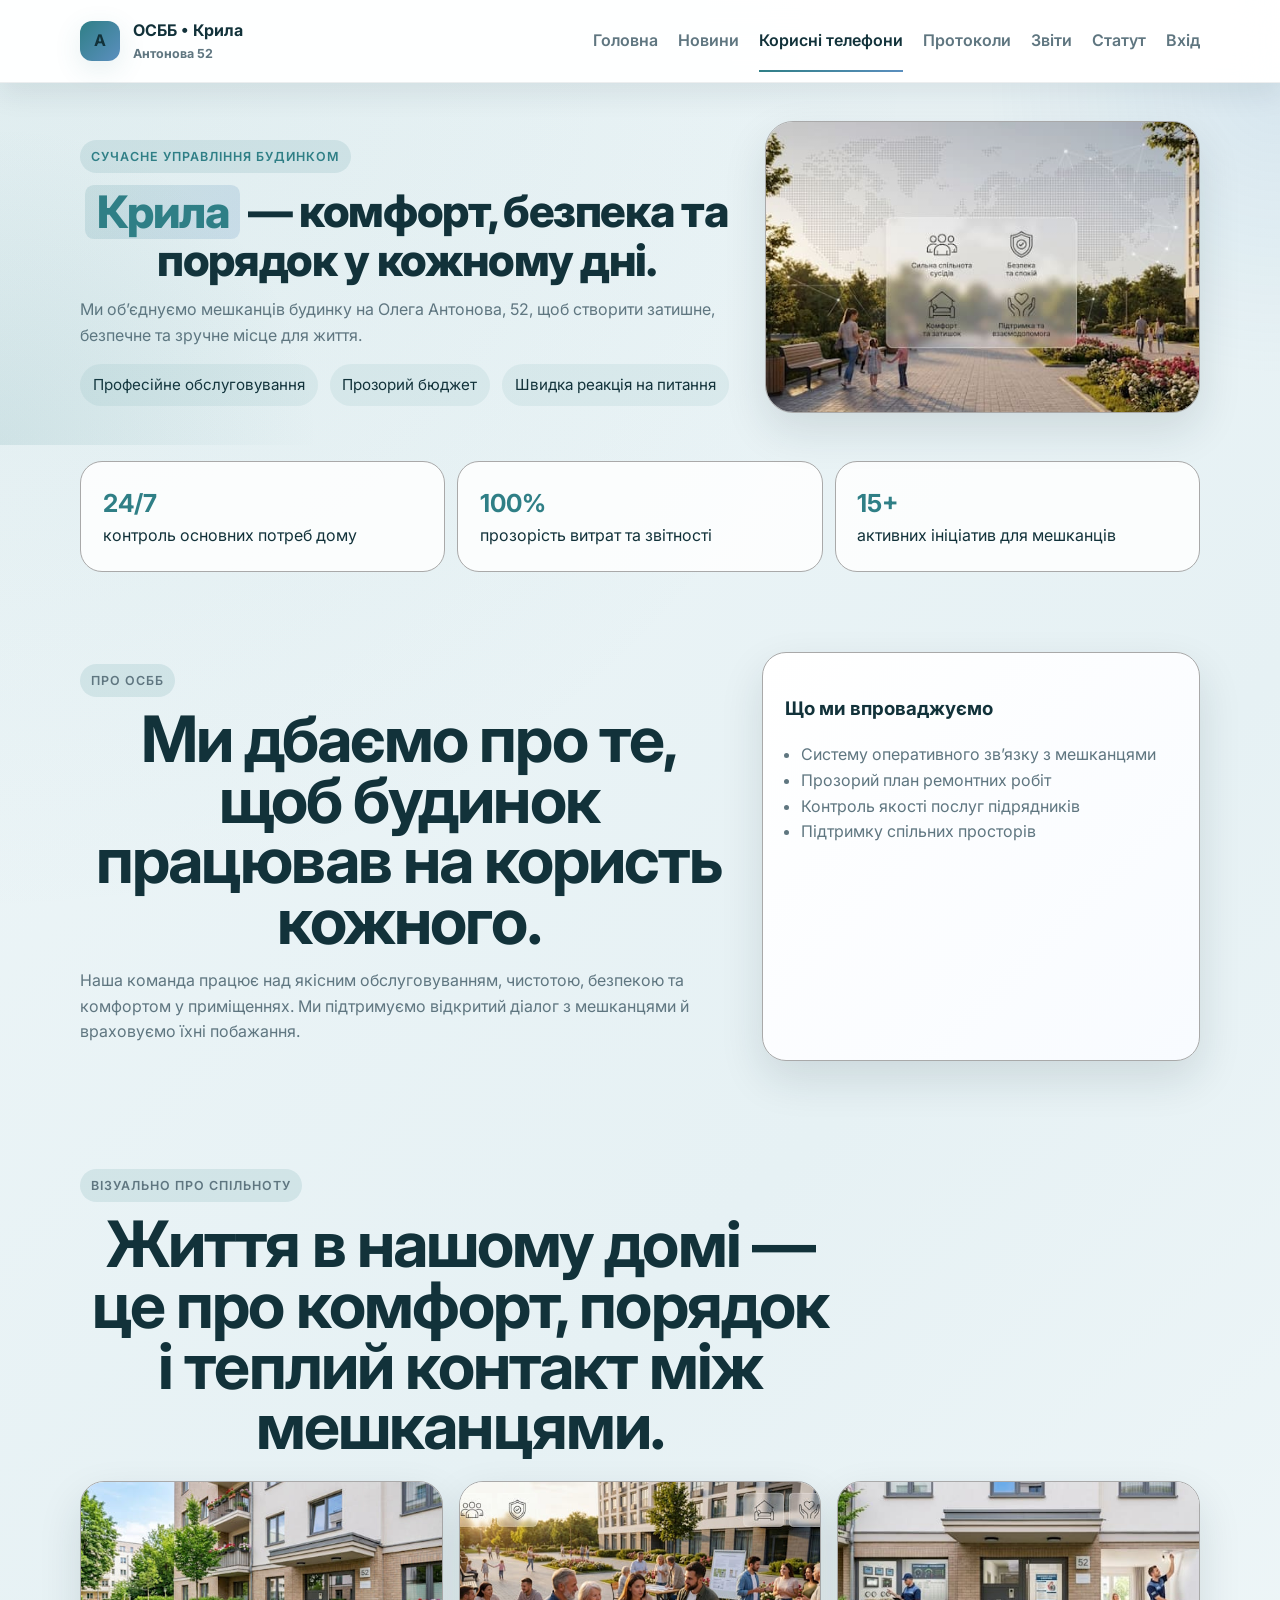
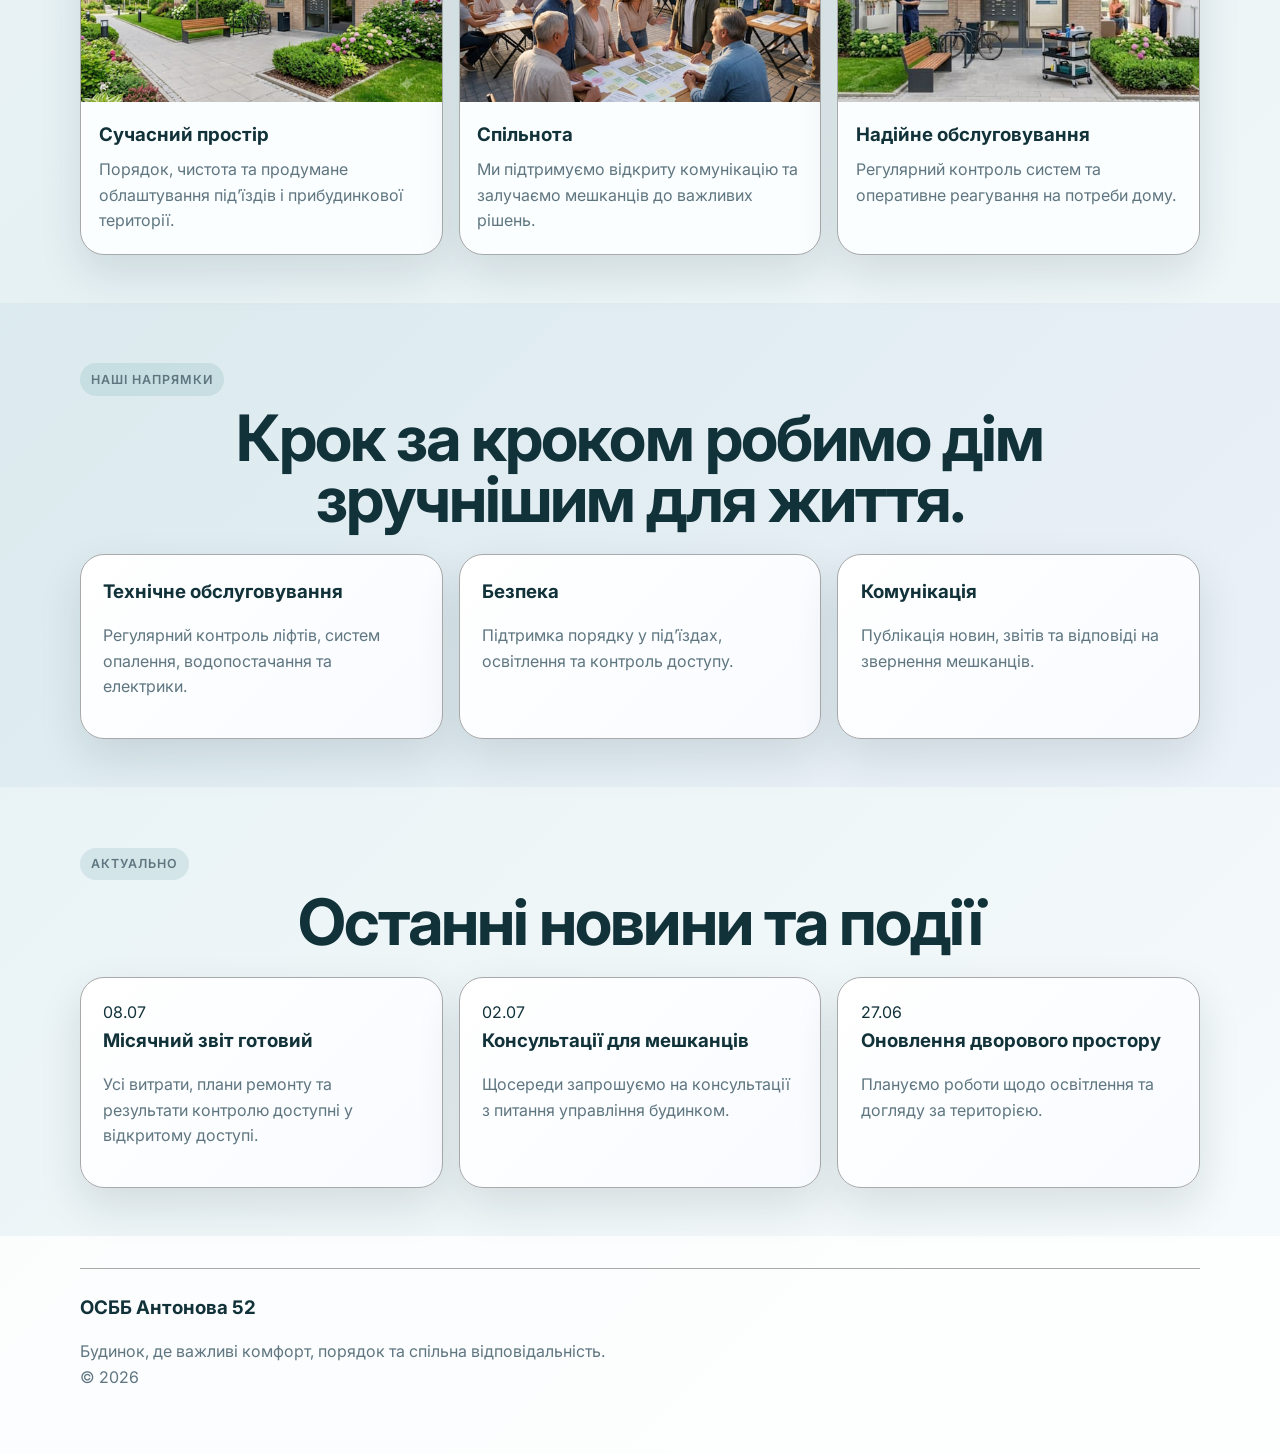
==== commit 4fb422e1: "added useful phones" ====
--- a/index.html
+++ b/index.html
@@ -16,7 +16,7 @@
       href="https://fonts.googleapis.com/css2?family=Inter:wght@400;500;600;700;800&display=swap"
       rel="stylesheet"
     />
-    <link rel="stylesheet" href="assets/css/styles.css?v=1.0.1" />
+    <link rel="stylesheet" href="assets/css/styles.css?v=1.0.3" />
   </head>
   <body>
     <header class="site-header">
@@ -34,6 +34,7 @@
         <nav class="site-nav" aria-label="Головна навігація">
           <a href="index.html">Головна</a>
           <a href="#updates">Новини</a>
+          <a href="contacts.html" class="active">Корисні телефони</a>
           <div class="nav-dropdown">
             <button class="dropdown-toggle" aria-haspopup="true" aria-expanded="false" type="button">Протоколи</button>
             <div class="dropdown-menu" aria-label="Підменю протоколів">
@@ -43,7 +44,6 @@
           </div>
           <a href="reports.html">Звіти</a>
           <a href="statute.html">Статут</a>
-          <a href="contacts.html">Контакти</a>
           <div id="authButton"><a onclick="showLoginModal()">Вхід</a></div>
         </nav>
       </div>
--- a/assets/css/styles.css
+++ b/assets/css/styles.css
@@ -839,4 +839,37 @@
   margin-top: 10px;
   font-size: 18px;
   color: #ff0000;
+}
+
+.card a {
+  color: var(--accent);
+  font-weight: 600;
+}
+
+.card a:hover {
+  text-decoration: underline;
+}
+
+.contact-item {
+    display: flex;
+    align-items: center;
+    gap: 10px;
+}
+
+.contact-item img {
+    width: 24px;
+    height: 24px;
+    object-fit: contain;
+    flex-shrink: 0;
+}
+
+.contact-item svg {
+    width: 24px;
+    height: 24px;
+    object-fit: contain;
+    flex-shrink: 0;
+}
+
+.description {
+    text-align: justify;
 }
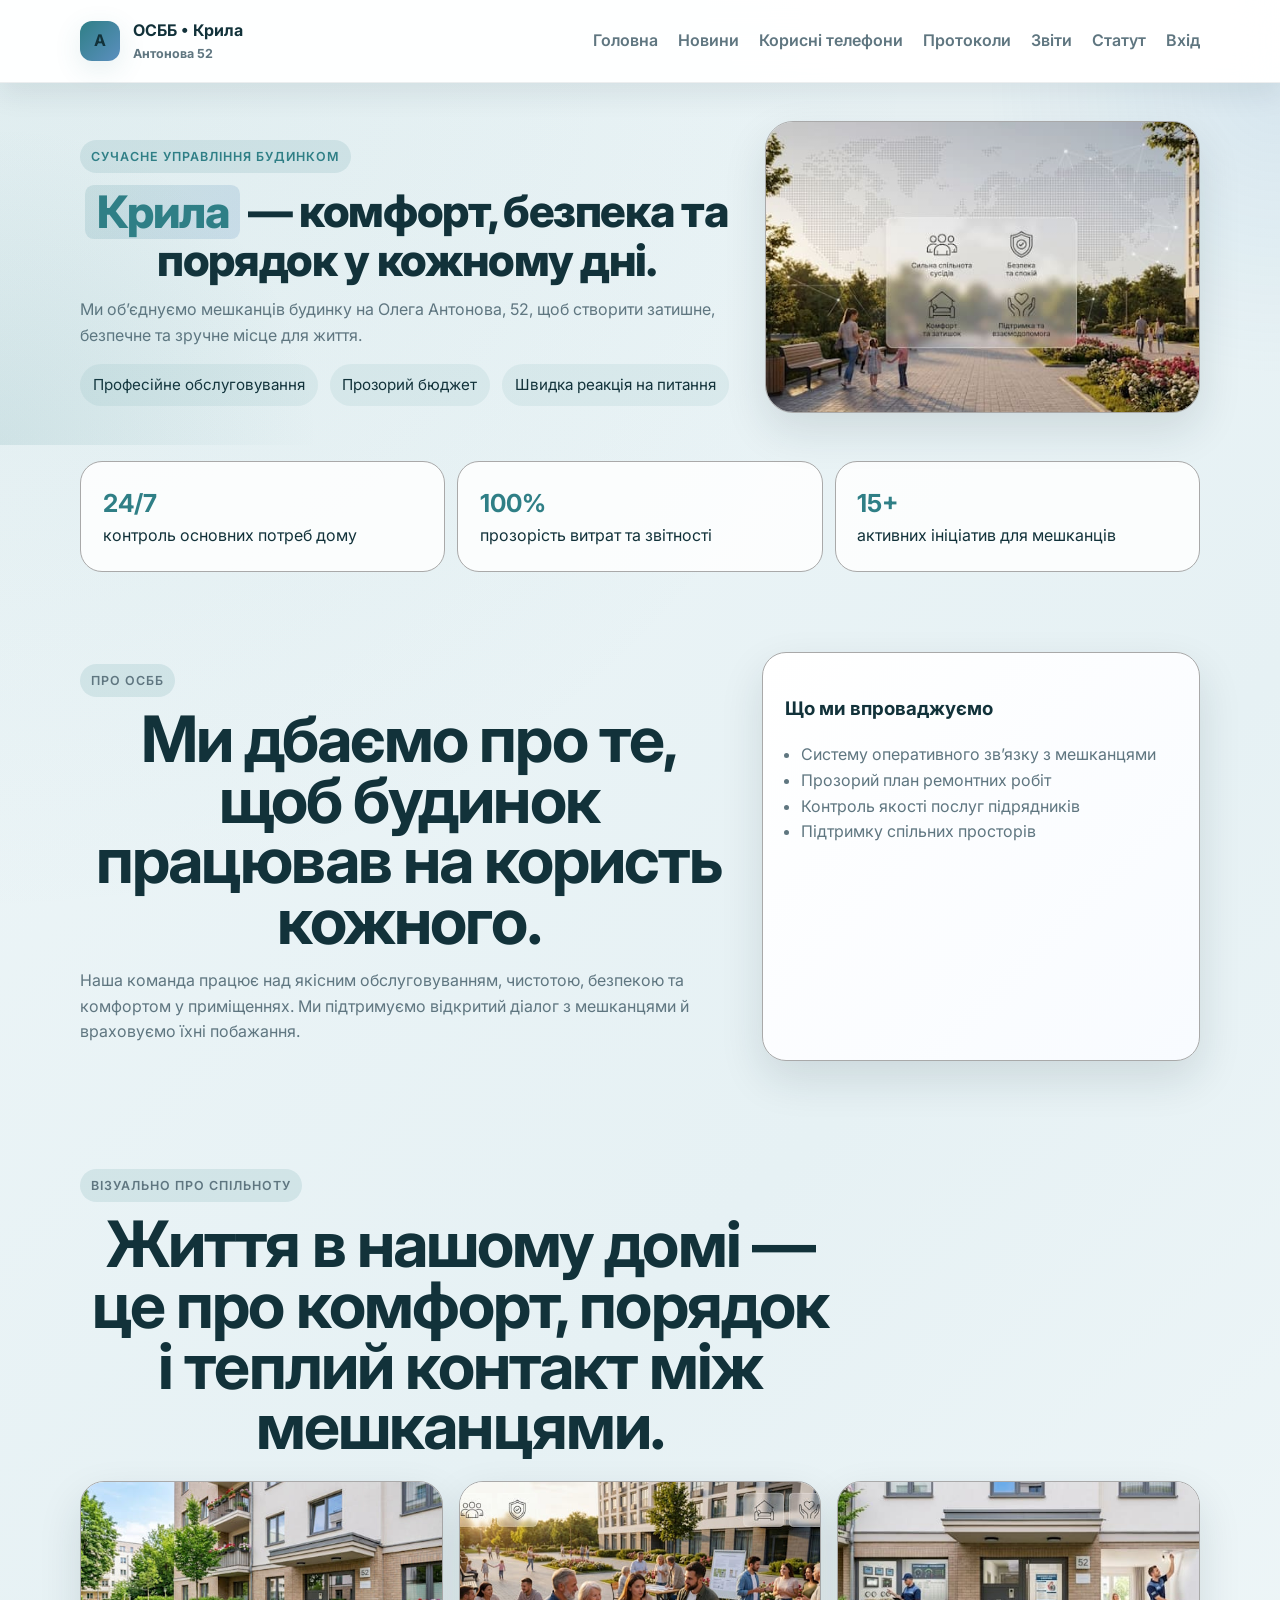
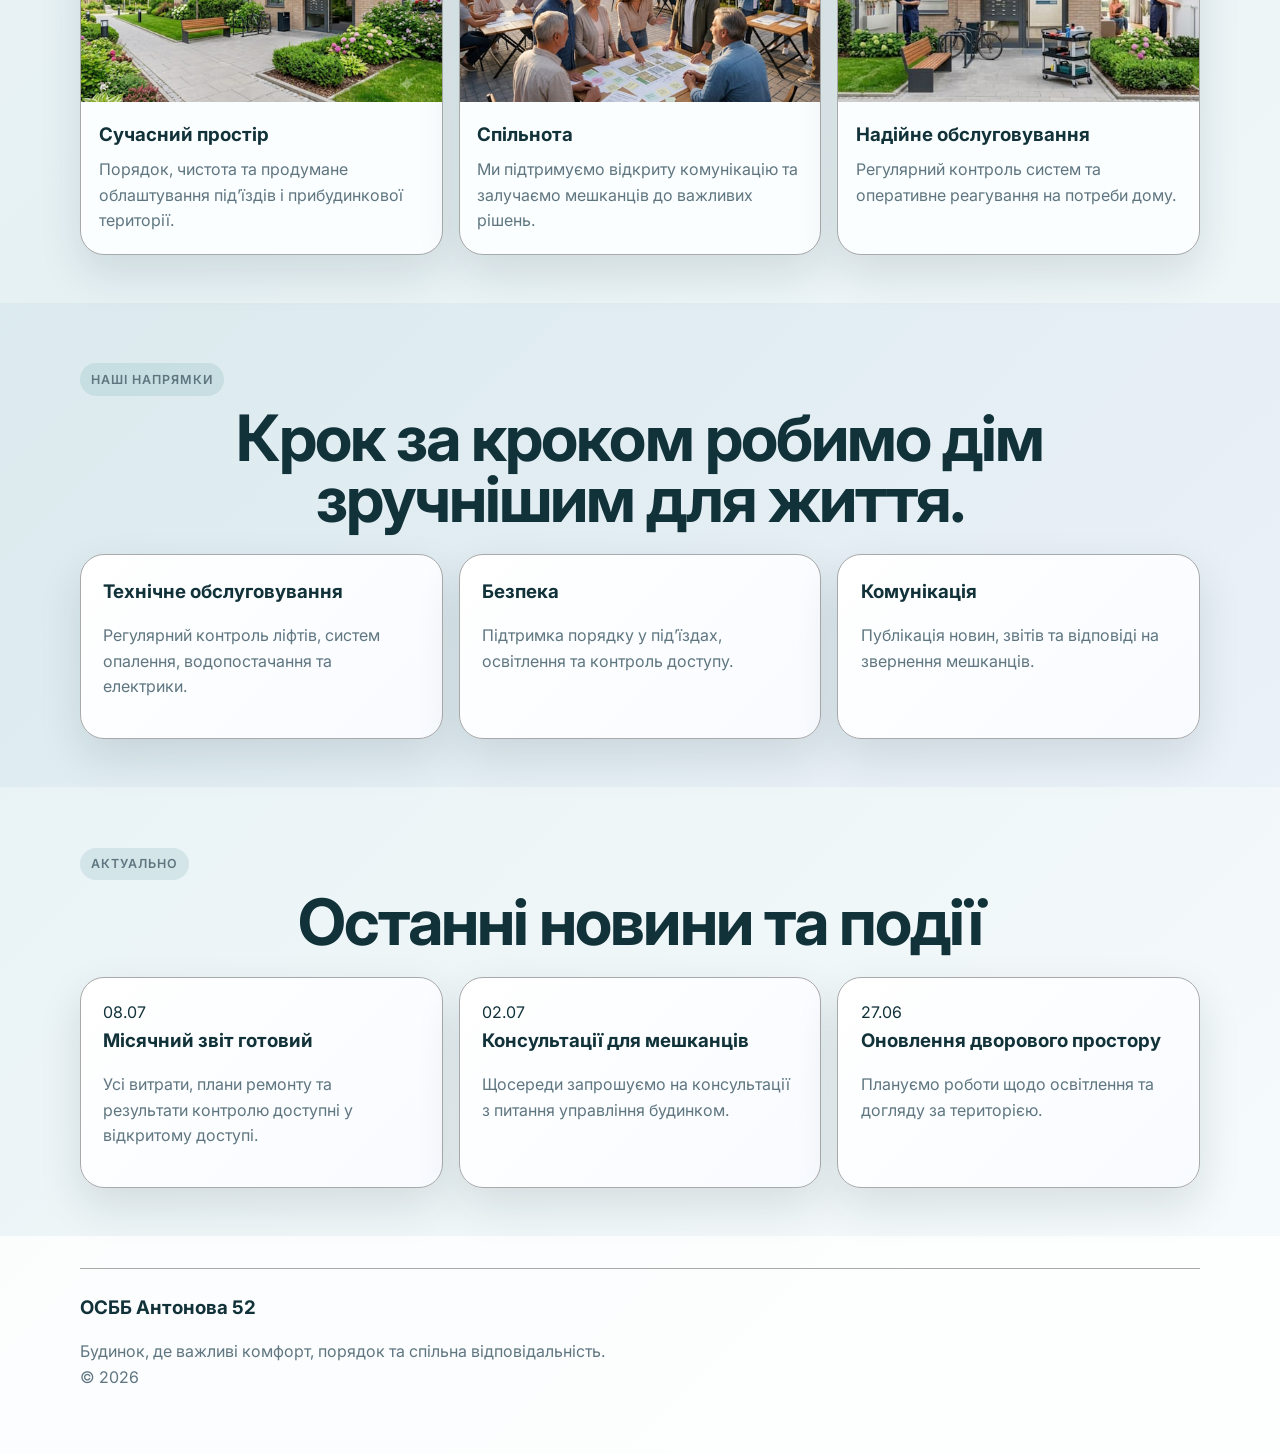
==== commit 17100378: "fix always active contacts menu item" ====
--- a/index.html
+++ b/index.html
@@ -16,7 +16,7 @@
       href="https://fonts.googleapis.com/css2?family=Inter:wght@400;500;600;700;800&display=swap"
       rel="stylesheet"
     />
-    <link rel="stylesheet" href="assets/css/styles.css?v=1.0.3" />
+    <link rel="stylesheet" href="assets/css/styles.css?v=1.0.4" />
   </head>
   <body>
     <header class="site-header">
@@ -34,7 +34,7 @@
         <nav class="site-nav" aria-label="Головна навігація">
           <a href="index.html">Головна</a>
           <a href="#updates">Новини</a>
-          <a href="contacts.html" class="active">Корисні телефони</a>
+          <a href="contacts.html">Корисні телефони</a>
           <div class="nav-dropdown">
             <button class="dropdown-toggle" aria-haspopup="true" aria-expanded="false" type="button">Протоколи</button>
             <div class="dropdown-menu" aria-label="Підменю протоколів">
